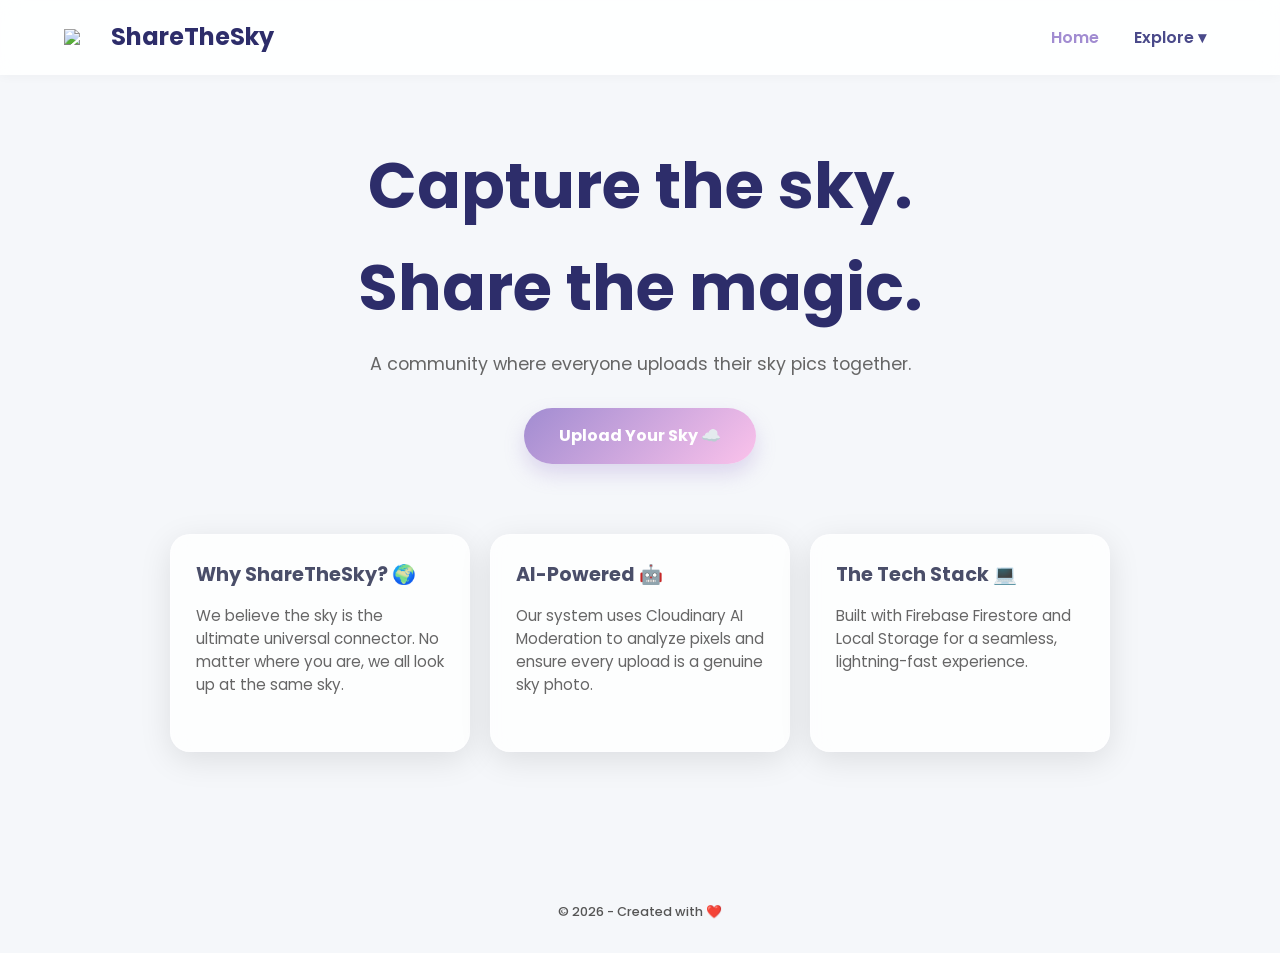
==== index.html @ 895c5a3d "Update index.html" ====
<!DOCTYPE html>
<html lang="en">
<head>
    <meta charset="UTF-8">
    <meta name="viewport" content="width=device-width, initial-scale=1.0">
    <title>ShareTheSky - Home</title>
    <link rel="stylesheet" href="style.css">
</head>
<body>
    <header>
        <div class="logo">
            <a href="index.html">
                <img src="https://img.icons8.com/fluency/48/cloud.png" class="floating-cloud">
                <span>ShareTheSky</span>
            </a>
        </div>
        <div class="menu-toggle" onclick="document.getElementById('nav-menu').classList.toggle('active')">
            <span></span><span></span><span></span>
        </div>
        <nav class="nav-links" id="nav-menu">
            <a href="index.html" class="active">Home</a>
            <div class="dropdown">
                <button class="dropbtn">Explore ▾</button>
                <div class="dropdown-content">
                    <a href="gallery.html">Gallery</a>
                    <a href="upload.html">Upload</a>
                    <a href="about.html">About Me</a> </div>
            </div>
        </nav>
    </header>

    <main class="hero">
        <h1>Capture the sky.<br>Share the magic.</h1>
        <p>A community where everyone uploads their sky pics together.</p>
        <a href="upload.html" class="main-btn">Upload Your Sky ☁️</a>

      <section class="info-section">
    <div class="info-box">
        <h3>Why ShareTheSky? 🌍</h3>
        <p>We believe the sky is the ultimate universal connector. No matter where you are, we all look up at the same sky.</p>
    </div>

    <div class="info-box">
        <h3>AI-Powered 🤖</h3>
        <p>Our system uses Cloudinary AI Moderation to analyze pixels and ensure every upload is a genuine sky photo.</p>
    </div>

    <div class="info-box">
        <h3>The Tech Stack 💻</h3>
        <p>Built with Firebase Firestore and Local Storage for a seamless, lightning-fast experience.</p>
    </div>
</section>
    </main>

    <footer>
        <p>&copy; 2026 - Created with ❤️</p>
    </footer>
</body>
</html>
---- style.css ----
/* =========================================
   1. GLOBAL SETTINGS
   ========================================= */
@import url('https://fonts.googleapis.com/css2?family=Poppins:wght@400;600;700;800&display=swap');

* {
    margin: 0;
    padding: 0;
    box-sizing: border-box;
    font-family: 'Poppins', sans-serif;
}

body {
    /* Fixed gradient background for a modern look */
    background: linear-gradient(135deg, #c2c2f0 0%, #f7c7db 100%);
    background-attachment: fixed;
    min-height: 100vh;
    display: flex;
    flex-direction: column;
    color: #333;
}
/* Container to center the whole group of boxes */
.info-section {
    display: grid;
    grid-template-columns: repeat(auto-fit, minmax(280px, 1fr));
    gap: 25px;
    max-width: 1100px;
    margin: 60px auto; /* Centered horizontally */
    padding: 0 20px;
}

/* The Individual Boxes */
.info-card {
    background: rgba(255, 255, 255, 0.4); /* Translucent effect */
    backdrop-filter: blur(10px);
    -webkit-backdrop-filter: blur(10px);
    padding: 30px;
    border-radius: 20px;
    border: 1px solid rgba(255, 255, 255, 0.5);
    text-align: center; /* Centers the text inside the box */
    transition: all 0.3s ease;
    box-shadow: 0 10px 30px rgba(0, 0, 0, 0.05);
    display: flex;
    flex-direction: column;
    justify-content: center;
}

/* Hover Effect for the boxes */
.info-card:hover {
    transform: translateY(-8px);
    background: rgba(255, 255, 255, 0.7);
    box-shadow: 0 15px 35px rgba(161, 140, 209, 0.2);
}

.info-card h3 {
    color: #4a4a8a;
    margin-top: 0;
    margin-bottom: 15px;
    font-size: 1.25rem;
}

.info-card p {
    color: #555;
    font-size: 0.95rem;
    line-height: 1.6;
    margin: 0;
}

/* =========================================
   2. NAVIGATION & HEADER
   ========================================= */
header {
    display: flex;
    justify-content: space-between;
    align-items: center;
    padding: 25px 8%;
    background: rgba(255, 255, 255, 0.1);
    backdrop-filter: blur(10px);
}

.logo a {
    text-decoration: none;
    font-size: 26px;
    font-weight: 700;
    color: #1c1c8f;
    display: flex;
    align-items: center;
    gap: 12px;
}

.nav-links a {
    text-decoration: none;
    color: #333;
    margin-left: 30px;
    font-weight: 600;
}

/* =========================================
   3. THE CENTERING ENGINE (Hero Section)
   ========================================= */
.center-wrapper {
    flex: 1;
    display: flex;
    justify-content: center; /* Horizontally centered */
    align-items: center;     /* Vertically centered */
    padding: 60px 20px;
}

.hero-content {
    max-width: 900px;
    width: 100%;
    text-align: center; /* Centers all text, subtitle, and button container */
}

.hero-content h1 {
    font-size: clamp(2.5rem, 6vw, 4.2rem);
    color: #1c1c8f;
    margin-bottom: 20px;
    font-weight: 800;
    line-height: 1.1;
}

.hero-subtitle {
    font-size: 1.1rem;
    color: #4a4a8a;
    margin-bottom: 30px;
    line-height: 1.6;
    text-align: center; /* Explicitly centered */
}

/* =========================================
   4. BUTTONS (Small & Centered)
   ========================================= */
.button-container {
    display: flex;
    justify-content: center;
    margin-bottom: 60px;
}

.cta-button {
    background-color: #3e3efc;
    color: white;
    text-decoration: none;
    font-weight: 600;
    border-radius: 12px;
    box-shadow: 0 10px 25px rgba(62, 62, 252, 0.3);
    transition: 0.3s transform ease;
}

.small-btn {
    padding: 12px 30px; /* Reduced size as requested */
    font-size: 0.95rem;
}

.cta-button:hover {
    transform: translateY(-3px);
}

/* =========================================
   5. FEATURE GRID (Neat 2x2 Arrangement)
   ========================================= */
.features {
    display: grid;
    grid-template-columns: repeat(2, 1fr); /* 2x2 Grid */
    gap: 25px;
    text-align: center;
}

.feature-item {
    background: rgba(255, 255, 255, 0.5);
    padding: 30px;
    border-radius: 25px;
    backdrop-filter: blur(10px);
    border: 1px solid rgba(255, 255, 255, 0.4);
    min-height: 200px;
    display: flex;
    flex-direction: column;
    justify-content: center;
    transition: 0.3s ease;
}

.feature-item:hover {
    background: rgba(255, 255, 255, 0.7);
    transform: scale(1.02);
}

.feature-item h3 {
    color: #1c1c8f;
    margin-bottom: 10px;
}

.ai-badge {
    background: #1c1c8f;
    color: white;
    padding: 4px 10px;
    border-radius: 8px;
    font-size: 10px;
    font-weight: 800;
    display: inline-block;
    margin: 0 auto 10px auto; /* Centers the badge inside the box */
    width: fit-content;
}

/* =========================================
   6. FOOTER & RESPONSIVENESS
   ========================================= */
footer {
    text-align: center;
    padding: 30px;
    font-size: 14px;
    color: #666;
    margin-top: auto;
}

@media (max-width: 768px) {
    .features {
        grid-template-columns: 1fr; /* Stacks 1-by-1 on mobile for neatness */
    }
   @import url('https://fonts.googleapis.com/css2?family=Poppins:wght@400;600;700;800&display=swap');

* {
    margin: 0;
    padding: 0;
    box-sizing: border-box;
    font-family: 'Poppins', sans-serif;
}

html {
    /* Prevents the layout from shifting when a scrollbar appears/disappears */
    overflow-y: scroll; 
}

body {
    background: linear-gradient(135deg, #c2c2f0 0%, #f7c7db 100%);
    background-attachment: fixed;
    min-height: 100vh;
    display: flex;
    flex-direction: column;
    color: #333;
}

/* --- Navigation (Must be identical on all pages) --- */
header {
    display: flex;
    justify-content: space-between;
    align-items: center;
    padding: 25px 8%;
    background: rgba(255, 255, 255, 0.1);
    backdrop-filter: blur(10px);
    width: 100%;
}

.logo a {
    text-decoration: none;
    font-size: 26px;
    font-weight: 700;
    color: #1c1c8f;
    display: flex;
    align-items: center;
    gap: 12px;
}

.nav-links a {
    text-decoration: none;
    color: #333;
    margin-left: 30px;
    font-weight: 600;
    white-space: nowrap; /* Prevents text from wrapping and shaking menu */
}

/* --- Centering Engine --- */
.center-wrapper {
    flex: 1;
    display: flex;
    justify-content: center;
    align-items: center;
    padding: 40px 20px;
}

.content-box {
    width: 100%;
    max-width: 1000px;
    text-align: center;
}

/* --- Home Page Specifics --- */
.hero-content h1 {
    font-size: clamp(2.5rem, 6vw, 4.2rem);
    color: #1c1c8f;
    margin-bottom: 20px;
    font-weight: 800;
}

.hero-subtitle {
    font-size: 1.1rem;
    color: #4a4a8a;
    margin-bottom: 30px;
}

.button-container {
    display: flex;
    justify-content: center;
    margin-bottom: 50px;
}

.cta-button {
    background-color: #3e3efc;
    color: white;
    text-decoration: none;
    font-weight: 600;
    border-radius: 12px;
    padding: 12px 30px;
    font-size: 0.95rem;
    transition: 0.3s;
}

.features {
    display: grid;
    grid-template-columns: repeat(2, 1fr);
    gap: 20px;
}

.feature-item {
    background: rgba(255, 255, 255, 0.5);
    padding: 25px;
    border-radius: 20px;
    backdrop-filter: blur(10px);
    border: 1px solid rgba(255, 255, 255, 0.4);
    min-height: 180px;
    display: flex;
    flex-direction: column;
    justify-content: center;
}

/* --- Upload Card Specifics --- */
.upload-card {
    background: rgba(255, 255, 255, 0.85);
    padding: 40px;
    border-radius: 30px;
    max-width: 500px;
    width: 100%;
    margin: 0 auto;
}

/* --- Footer --- */
footer {
    text-align: center;
    padding: 20px;
    font-size: 13px;
    color: #666;
    margin-top: auto;
}

@media (max-width: 768px) {
    .features { grid-template-columns: 1fr; }
}
    
    .hero-content h1 {
        font-size: 2.8rem;
    }
}
/* =========================================
   RESTORING THE UPLOAD CARD GLASS EFFECT
   ========================================= */
.upload-card {
    background: rgba(255, 255, 255, 0.4); /* Glass transperancy */
    padding: 50px;
    border-radius: 30px;
    box-shadow: 0 10px 40px rgba(0, 0, 0, 0.08); /* Soft shadow */
    backdrop-filter: blur(15px); /* Crucial glass effect */
    max-width: 500px;
    width: 100%;
    margin: 60px auto; /* Moves the card down, preventing the centering jump */
    border: 1px solid rgba(255, 255, 255, 0.3); /* Thin glass border */
    display: flex; /* Centers the elements INSIDE the card for a neat look */
    flex-direction: column;
    align-items: center; 
}

/* =========================================
   CLEANING UP THE 'SHARE THE SKY' BUTTON
   ========================================= */
#uploadBtn {
    background-color: #3e3efc;
    color: white;
    padding: 12px 30px; /* Specific sizing for a neat look */
    font-size: 0.95rem;
    font-weight: 600;
    border: none;
    border-radius: 12px;
    cursor: pointer;
    box-shadow: 0 10px 25px rgba(62, 62, 252, 0.3);
    transition: 0.3s transform ease, 0.3s background-color ease;
    width: fit-content; /* Prevents the button from stretching too wide */
    align-self: center; /* Ensures the button is centered inside the flex-container (upload-card) */
    margin-top: 10px; /* Adds spacing above the button */
}

#uploadBtn:hover {
    transform: translateY(-2px);
    background-color: #2c2cff;
}

#uploadBtn:disabled {
    background-color: #888;
    cursor: not-allowed;
    box-shadow: none;
    transform: none;
}
/* --- Exact Glass Frame --- */
.upload-card {
    background: rgba(255, 255, 255, 0.8); /* Higher white opacity for that clean look */
    padding: 40px;
    border-radius: 25px;
    width: 100%;
    max-width: 550px;
    margin: 40px auto;
    box-shadow: 0 15px 35px rgba(0, 0, 0, 0.05);
    text-align: center;
}

.upload-card h2 {
    color: #333;
    font-size: 1.8rem;
    margin-bottom: 25px;
}

/* --- The Dashed Drop Zone --- */
.upload-box {
    border: 2px dashed #b194f1; /* Specific purple dashed border */
    background: rgba(255, 255, 255, 0.5);
    border-radius: 15px;
    padding: 60px 20px;
    cursor: pointer;
    margin-bottom: 25px;
    transition: 0.3s;
}

.upload-box:hover {
    background: rgba(255, 255, 255, 0.8);
    border-color: #3e3efc;
}

/* --- Exact Input & Button Styling --- */
#captionInput {
    width: 100%;
    padding: 15px;
    border: 1px solid #eee;
    border-radius: 10px;
    font-size: 1rem;
    margin-bottom: 25px;
    background: white;
}

#uploadBtn {
    width: 100%; /* Makes the button full width like the image */
    background-color: #7b7bf5; /* The specific soft purple-blue color */
    color: white;
    padding: 18px;
    font-size: 1.1rem;
    font-weight: 700;
    border: none;
    border-radius: 12px;
    cursor: pointer;
    box-shadow: 0 8px 20px rgba(123, 123, 245, 0.3);
    transition: 0.3s;
}

#uploadBtn:hover {
    background-color: #6262e0;
    transform: translateY(-2px);
}
/* --- Exact Frame Alignment --- */
.upload-card {
    background: rgba(255, 255, 255, 0.85);
    padding: 50px 40px; /* More vertical padding for that spacious look */
    border-radius: 25px;
    width: 100%;
    max-width: 550px;
    margin: 50px auto;
    box-shadow: 0 10px 30px rgba(0, 0, 0, 0.05);
    text-align: center;
    display: flex;
    flex-direction: column;
    gap: 20px; /* Keeps everything perfectly spaced apart */
}

.upload-card h2 {
    font-size: 1.6rem;
    color: #333;
    margin-bottom: 10px;
}

/* --- The Dashed Upload Box --- */
.upload-box {
    border: 2px dashed #d1c4f9; /* Soft purple dashed border */
    background: rgba(255, 255, 255, 0.4);
    border-radius: 18px;
    padding: 50px 20px;
    cursor: pointer;
    transition: all 0.3s ease;
}

.upload-box:hover {
    border-color: #7b7bf5;
    background: rgba(255, 255, 255, 0.9);
}

.upload-icon img {
    width: 50px;
    opacity: 0.8;
}

/* --- Clean Input Field --- */
#captionInput {
    width: 100%;
    padding: 14px 18px;
    border: 1px solid #f0f0f0;
    border-radius: 10px;
    font-size: 0.95rem;
    background: #fff;
    color: #555;
    outline: none;
}

/* --- The Wide Purple Button --- */
#uploadBtn {
    width: 100%; /* Must be full width */
    background-color: #8383f7; /* The exact shade of purple-blue */
    color: white;
    padding: 16px;
    font-size: 1.1rem;
    font-weight: 700;
    border: none;
    border-radius: 14px;
    cursor: pointer;
    box-shadow: 0 6px 15px rgba(131, 131, 247, 0.3);
    transition: 0.3s ease;
}

#uploadBtn:hover {
    background-color: #6c6cf0;
    transform: translateY(-2px);
}
/* --- The Dotted/Dashed Box --- */
.upload-box {
    border: 2px dashed #b194f1; /* The purple dashed border you wanted */
    background: rgba(255, 255, 255, 0.4);
    border-radius: 20px;
    padding: 40px 20px;
    cursor: pointer;
    margin-bottom: 20px;
    display: flex;
    flex-direction: column;
    align-items: center;
    transition: 0.3s;
}

.upload-box:hover {
    border-color: #7b7bf5;
    background: rgba(255, 255, 255, 0.7);
}

/* --- The Longer Caption Box --- */
#captionInput {
    width: 100%; /* Makes the box longer to fill the card */
    padding: 15px;
    border: 1px solid #eee;
    border-radius: 12px;
    font-size: 1rem;
    margin-bottom: 20px;
    outline: none;
    background: white;
}

/* --- Ensuring the Button matches the width --- */
#uploadBtn {
    width: 100%; /* Matches the caption box width */
    background-color: #7b7bf5;
    color: white;
    padding: 16px;
    font-size: 1.1rem;
    font-weight: 700;
    border: none;
    border-radius: 14px;
    cursor: pointer;
}
/* --- Pinterest Masonry Grid --- */
.pinterest-grid {
    column-count: 3; /* 3 columns for desktop */
    column-gap: 20px;
    padding: 20px 5%;
    width: 100%;
}

.photo-card {
    background: white;
    border-radius: 20px;
    margin-bottom: 20px; /* Space between photos vertically */
    break-inside: avoid; /* Essential: prevents card from splitting */
    box-shadow: 0 10px 25px rgba(0,0,0,0.05);
    transition: 0.3s;
    overflow: hidden;
}

.photo-card:hover {
    transform: translateY(-5px);
}

.photo-wrapper {
    position: relative;
    cursor: zoom-in;
}

.photo-wrapper img {
    width: 100%;
    display: block;
    border-radius: 20px 20px 0 0;
}

.photo-info {
    padding: 15px;
}

.photo-info h3 {
    font-size: 0.95rem;
    color: #333;
    margin-bottom: 8px;
}

.photo-meta {
    display: flex;
    justify-content: space-between;
    align-items: center;
    font-size: 0.8rem;
    color: #999;
}

/* Like Button on Overlay */
.like-btn {
    background: rgba(255, 255, 255, 0.9);
    border: none;
    padding: 8px 12px;
    border-radius: 20px;
    font-weight: 600;
    cursor: pointer;
    transition: 0.2s;
}

.like-btn.liked { color: #ff4757; }

/* Responsive Grid */
@media (max-width: 900px) { .pinterest-grid { column-count: 2; } }
@media (max-width: 600px) { .pinterest-grid { column-count: 1; } }

/* Zoom Overlay Style */
.zoom-overlay {
    position: fixed;
    top: 0; left: 0; width: 100%; height: 100%;
    background: rgba(0,0,0,0.9);
    display: flex; justify-content: center; align-items: center;
    z-index: 1000;
}

.zoomed-img { max-width: 90%; max-height: 90%; border-radius: 10px; }
/* --- Pinterest Masonry Grid --- */
.pinterest-grid {
    column-count: 3; /* 3 columns for desktop */
    column-gap: 20px;
    padding: 20px 5%;
    width: 100%;
}

.pin-card {
    background: white;
    border-radius: 20px;
    margin-bottom: 20px;
    break-inside: avoid; /* Stops the card from being cut in half */
    box-shadow: 0 10px 30px rgba(0,0,0,0.08);
    overflow: hidden;
    transition: transform 0.3s ease;
    position: relative;
}

.pin-card:hover {
    transform: translateY(-8px);
}
.pin-image-wrapper {
    position: relative;
    overflow: hidden;
}

.pin-img {
    width: 100%;
    display: block;
    cursor: zoom-in;
}

/* Floating actions (Download/Zoom) */
.pin-top-actions {
    position: absolute;
    top: 15px;
    right: 15px;
    display: flex;
    gap: 8px;
    opacity: 0; /* Hidden by default */
    transition: 0.3s opacity ease;
}

.pin-card:hover .pin-top-actions {
    opacity: 1; /* Shows up on hover */
}

.action-btn {
    background: rgba(255, 255, 255, 0.9);
    border: none;
    padding: 8px;
    border-radius: 50%;
    cursor: pointer;
    font-size: 1.2rem;
    box-shadow: 0 4px 10px rgba(0,0,0,0.1);
    text-decoration: none;
    display: flex;
    align-items: center;
    justify-content: center;
}

/* Floating Like Button on Image */
.pin-like-overlay {
    position: absolute;
    bottom: 15px;
    right: 15px;
    background: rgba(255, 255, 255, 0.9);
    border: none;
    padding: 6px 12px;
    border-radius: 20px;
    font-weight: 700;
    cursor: pointer;
    box-shadow: 0 4px 10px rgba(0,0,0,0.1);
}

.pin-like-overlay.liked {
    color: #ff4757;
}
.pin-content {
    padding: 15px;
}

.pin-content h3 {
    font-size: 0.95rem;
    color: #333;
    margin-bottom: 10px;
}

.pin-footer {
    display: flex;
    justify-content: space-between;
    align-items: center;
    font-size: 0.8rem;
    color: #999;
}

.pin-delete {
    background: transparent;
    border: none;
    color: #ff4757;
    cursor: pointer;
    font-weight: 600;
}

/* Responsive Grid Adjustments */
@media (max-width: 950px) {
    .pinterest-grid { column-count: 2; }
    .pin-top-actions { opacity: 1; } /* Buttons always visible on touch screens */
}

@media (max-width: 600px) {
    .pinterest-grid { column-count: 1; }
    .pin-card { margin-bottom: 15px; }
}

/* --- Full Screen Zoom Overlay --- */
.zoom-overlay {
    position: fixed;
    top: 0; left: 0;
    width: 100%; height: 100%;
    background: rgba(0,0,0,0.95);
    z-index: 9999;
    display: flex;
    justify-content: center;
    align-items: center;
    cursor: zoom-out;
}

.zoomed-img {
    max-width: 90%;
    max-height: 90%;
    border-radius: 10px;
    box-shadow: 0 0 30px rgba(255,255,255,0.1);
}
.gallery-header {
    text-align: center; /* Centers all text */
    padding: 40px 20px;
    max-width: 800px;
    margin: 0 auto; /* Centers the container itself */
}

.gallery-header h2 {
    font-size: 2.5rem;
    margin-bottom: 10px;
}

.gallery-header p {
    font-size: 1.1rem;
    color: #666;
}
.zoom-controls {
    position: fixed;
    top: 20px;
    left: 50%;
    transform: translateX(-50%);
    z-index: 10000;
    background: rgba(255, 255, 255, 0.9);
    padding: 10px 20px;
    border-radius: 30px;
    display: flex;
    gap: 15px;
    align-items: center;
    box-shadow: 0 5px 15px rgba(0,0,0,0.3);
}

.zoom-controls button {
    background: #6c5ce7;
    color: white;
    border: none;
    padding: 8px 15px;
    border-radius: 15px;
    cursor: pointer;
    font-weight: 600;
    transition: 0.2s;
}

.zoom-controls button:hover {
    background: #a29bfe;
}

#zoomLevel {
    font-weight: bold;
    color: #333;
    min-width: 50px;
    text-align: center;
}

.zoomed-img {
    transition: transform 0.2s ease-out; /* Makes the zoom look smooth */
    max-width: 90%;
    max-height: 80vh;
}
/* --- Centering the Header Text --- */
.gallery-header {
    text-align: center; 
    padding: 60px 20px 20px; /* Added more top padding for a clean look */
    width: 100%;
}

.gallery-header h2, 
.gallery-header p {
    margin-left: auto;
    margin-right: auto;
    display: block;
}

/* --- Positioning Zoom Controls at Bottom Middle --- */
.zoom-controls {
    position: fixed;
    bottom: 30px; /* Moved from top to bottom */
    left: 50%;
    transform: translateX(-50%);
    z-index: 10000;
    background: rgba(255, 255, 255, 0.95);
    padding: 12px 25px;
    border-radius: 40px;
    display: flex;
    gap: 20px;
    align-items: center;
    box-shadow: 0 8px 32px rgba(0,0,0,0.3);
    backdrop-filter: blur(5px);
}
.zoom-controls {
    position: fixed;
    bottom: 30px;
    left: 50%;
    transform: translateX(-50%);
    z-index: 10001; /* Higher than the image overlay */
    background: rgba(255, 255, 255, 0.95);
    padding: 12px 25px;
    border-radius: 40px;
    display: flex;
    gap: 20px;
    align-items: center;
    box-shadow: 0 8px 32px rgba(0,0,0,0.5); /* Stronger shadow to stand out */
    pointer-events: all; /* Ensures buttons remain clickable */
}
.zoom-overlay {
    position: fixed;
    top: 0; 
    left: 0;
    width: 100%; 
    height: 100%;
    background: rgba(0,0,0,0.9);
    z-index: 10000;
    display: flex;
    justify-content: center;
    align-items: center;
    overflow: auto; /* Allows scrolling when the image is huge */
}

.zoom-content {
    padding: 100px; /* Gives space so you can scroll to the edges of the photo */
    display: flex;
    justify-content: center;
    align-items: center;
}
.zoom-controls {
    position: fixed;
    bottom: 30px; 
    left: 50%;
    transform: translateX(-50%);
    z-index: 10001; 
    
    /* FIX: Added fixed height and specific background padding */
    height: 60px; 
    background: rgba(255, 255, 255, 0.95);
    padding: 0 25px; 
    
    border-radius: 40px;
    display: flex;
    flex-direction: row; /* Force buttons to stay side-by-side */
    gap: 20px;
    align-items: center; /* Center buttons vertically within the 60px bar */
    justify-content: center;
    box-shadow: 0 8px 32px rgba(0,0,0,0.5);
    
    /* Ensure it doesn't stretch to the top of the screen */
    width: auto; 
    min-width: 250px; 
}
/* The main background */
.zoom-overlay {
    position: fixed;
    top: 0; left: 0;
    width: 100%; height: 100%;
    background: rgba(0,0,0,0.95);
    z-index: 10000;
    display: flex;
    flex-direction: column; /* Stacks image on top, buttons on bottom */
    justify-content: center;
    align-items: center;
    gap: 20px; /* Space between image and the controls */
}

/* The small control bar */
.zoom-controls {
    background: white;
    padding: 10px 25px;
    border-radius: 50px;
    display: flex;
    align-items: center;
    gap: 15px;
    box-shadow: 0 5px 20px rgba(0,0,0,0.5);
    height: 50px; /* Fixed height to stop the stretching bar */
}

.zoomed-img {
    max-width: 90%;
    max-height: 70vh; /* Keeps image from pushing buttons off-screen */
    border-radius: 15px;
    transition: transform 0.2s ease;
}
/* Full screen background */
.zoom-overlay {
    position: fixed;
    top: 0; left: 0;
    width: 100vw; height: 100vh;
    background: rgba(0, 0, 0, 0.95);
    z-index: 10000;
    display: flex;
    flex-direction: column; /* Stacks image and controls vertically */
    justify-content: center;
    align-items: center;
    gap: 20px;
}

/* Fixes the white bar into a small pill shape */
.zoom-controls {
    background: white;
    height: 60px; /* STRICT HEIGHT: Prevents the vertical bar stretching */
    padding: 0 25px;
    border-radius: 50px;
    display: flex;
    flex-direction: row; /* Keeps buttons side-by-side */
    align-items: center;
    justify-content: center;
    gap: 20px;
    box-shadow: 0 10px 30px rgba(0,0,0,0.5);
    width: auto; /* Prevents it from stretching horizontally */
}

/* Ensure the image doesn't get too big and cover everything */
.zoomed-img {
    max-width: 90%;
    max-height: 75vh;
    border-radius: 12px;
    transition: transform 0.2s ease;
}
/* Styling the zoom buttons to be perfect circles */
.zoom-btn {
    width: 35px;
    height: 35px;
    border-radius: 50%;
    border: none;
    background-color: #f0f0f0; /* Light gray background */
    cursor: pointer;
    
    /* CRITICAL: Centering the symbol inside the circle */
    display: flex;
    align-items: center;
    justify-content: center;
    
    font-size: 1.2rem;
    font-weight: bold;
    color: #6c5ce7; /* Matching your theme color */
    transition: background 0.2s;
}

.zoom-btn:hover {
    background-color: #e2e2e2;
}

/* Adjust the zoom level text alignment */
#zoomLevel {
    font-weight: bold;
    font-family: sans-serif;
    min-width: 50px;
    text-align: center;
}
/* --- Centering the Header correctly --- */
.gallery-header {
    width: 100%;
    text-align: center;
    padding: 50px 20px;
    display: flex;
    flex-direction: column;
    align-items: center; /* Centers title and subtitle horizontally */
}

/* --- Ensuring the Gallery Grid is visible --- */
.pinterest-grid {
    column-count: 3;
    column-gap: 20px;
    padding: 20px 5%;
    width: 100%;
    display: block; /* Ensures it doesn't stay hidden */
}
/* The Zoom Button Circle */
.zoom-btn {
    width: 38px;
    height: 38px;
    border-radius: 50%;
    border: none;
    background: #f0f0f0;
    display: flex;
    align-items: center;
    justify-content: center; /* Centers + and - perfectly */
    cursor: pointer;
    font-size: 1.2rem;
    color: #6c5ce7;
}

/* The Bottom Control Pill */
.zoom-controls {
    position: fixed;
    bottom: 30px;
    left: 50%;
    transform: translateX(-50%);
    z-index: 10001;
    background: white;
    height: 60px; /* Prevents the stretching white bar */
    padding: 0 20px;
    border-radius: 50px;
    display: flex;
    align-items: center;
    gap: 15px;
    box-shadow: 0 10px 30px rgba(0,0,0,0.4);
}
/* Dark Background for Zoom */
.zoom-overlay {
    position: fixed;
    top: 0; left: 0;
    width: 100vw; height: 100vh;
    background: rgba(0, 0, 0, 0.95);
    z-index: 10000;
    display: flex;
    flex-direction: column; /* Image on top, buttons below */
    justify-content: center;
    align-items: center;
    gap: 20px;
}

/* The Small White Pill */
.zoom-controls {
    background: white;
    height: 60px; /* Forces it to stay small, not a bar */
    padding: 0 25px;
    border-radius: 50px;
    display: flex;
    flex-direction: row;
    align-items: center;
    justify-content: center;
    gap: 15px;
    box-shadow: 0 10px 30px rgba(0,0,0,0.5);
}

/* The Perfect Circle Buttons */
.zoom-btn {
    width: 38px;
    height: 38px;
    border-radius: 50%;
    border: none;
    background: #f0f0f0;
    cursor: pointer;
    
    /* Centers the + and - symbols inside the circle */
    display: flex;
    align-items: center;
    justify-content: center;
    
    font-size: 1.2rem;
    font-weight: bold;
    color: #6c5ce7;
    transition: 0.2s ease;
}

.zoom-btn:hover {
    background: #e2e2e2;
}
.zoomed-img {
    max-width: 90%;
    max-height: 70vh; /* Keeps space at bottom for buttons */
    border-radius: 15px;
    transition: transform 0.2s ease;
    box-shadow: 0 0 30px rgba(255,255,255,0.1);
}

#zoomLevel {
    font-weight: 700;
    color: #333;
    min-width: 50px;
    text-align: center;
}
/* --- About Page Specific Styles --- */

.about-container {
    display: flex;
    justify-content: center;
    align-items: center;
    padding: 80px 20px;
    min-height: 85vh;
}

/* The Glassmorphism Card */
.about-card {
    background: rgba(255, 255, 255, 0.75); 
    backdrop-filter: blur(15px); 
    -webkit-backdrop-filter: blur(15px);
    padding: 50px 40px;
    border-radius: 30px;
    border: 1px solid rgba(255, 255, 255, 0.4);
    box-shadow: 0 25px 50px rgba(0,0,0,0.08);
    max-width: 580px;
    width: 100%;
    text-align: center;
    animation: fadeIn 0.8s cubic-bezier(0.4, 0, 0.2, 1);
}

@keyframes fadeIn {
    from { opacity: 0; transform: translateY(30px); }
    to { opacity: 1; transform: translateY(0); }
}

/* Profile Picture Circle */
.profile-pic {
    font-size: 55px;
    background: #ffffff;
    width: 110px;
    height: 110px;
    border-radius: 50%;
    margin: 0 auto 25px;
    box-shadow: 0 10px 20px rgba(161, 140, 209, 0.15);
    border: 4px solid #fff;
    display: flex;
    align-items: center;
    justify-content: center;
}

.subtitle {
    color: #a18cd1;
    font-weight: 700;
    text-transform: uppercase;
    letter-spacing: 1.5px;
    font-size: 0.85rem;
    margin-bottom: 30px;
    display: block;
}

.about-content {
    text-align: left;
    line-height: 1.8;
    color: #444;
}

/* Contact Box Interaction */
.contact-info {
    background: rgba(255, 255, 255, 0.5);
    padding: 20px;
    border-radius: 20px;
    margin: 25px 0;
    border-left: 6px solid #a18cd1;
    box-shadow: 0 4px 15px rgba(0,0,0,0.02);
    transition: all 0.3s ease;
}

.contact-info:hover {
    transform: translateX(10px);
    background: white;
    box-shadow: 0 10px 25px rgba(161, 140, 209, 0.12);
}

/* Skills Tags */
.skills-tag {
    display: flex;
    gap: 10px;
    flex-wrap: wrap;
    margin-top: 25px;
}

.skills-tag span {
    background: white;
    border: 1px solid #e0e0e0;
    padding: 8px 18px;
    border-radius: 50px;
    font-size: 13px;
    font-weight: 600;
    color: #666;
    transition: all 0.3s ease;
}

.skills-tag span:hover {
    background: #a18cd1;
    color: white;
    border-color: #a18cd1;
    transform: translateY(-4px);
    box-shadow: 0 5px 15px rgba(161, 140, 209, 0.3);
}

/* The "Explore" Button */
.main-upload-btn {
    background: linear-gradient(135deg, #a18cd1 0%, #fbc2eb 100%);
    color: white !important;
    padding: 16px 45px;
    border-radius: 50px;
    text-decoration: none;
    font-weight: 700;
    display: inline-block;
    margin-top: 35px;
    transition: all 0.3s ease;
    box-shadow: 0 10px 20px rgba(161, 140, 209, 0.3);
}

.main-upload-btn:hover {
    transform: translateY(-3px);
    box-shadow: 0 15px 30px rgba(161, 140, 209, 0.5);
}
/* --- 1. Global Reset & Typography --- */
* {
    margin: 0;
    padding: 0;
    box-sizing: border-box;
}

body {
    font-family: 'Inter', sans-serif;
    background: linear-gradient(135deg, #f5f7fa 0%, #c3cfe2 100%);
    color: #333;
    min-height: 100vh;
}

/* --- 2. Navigation & Header --- */
header {
    display: flex;
    justify-content: space-between;
    align-items: center;
    padding: 20px 5%;
    background: rgba(255, 255, 255, 0.9);
    backdrop-filter: blur(10px);
    position: sticky;
    top: 0;
    z-index: 1000;
}

.logo a {
    text-decoration: none;
    color: #4a4a8a;
    font-weight: 700;
    font-size: 1.5rem;
}

.nav-links {
    display: flex;
    align-items: center;
    gap: 20px;
}

.nav-links a {
    text-decoration: none;
    color: #4a4a8a;
    font-weight: 600;
    transition: color 0.3s;
}

.nav-links a:hover {
    color: #a18cd1;
}

/* --- 3. Dropdown Logic --- */
.dropdown {
    position: relative;
    display: inline-block;
}

.dropbtn {
    background: none;
    border: none;
    color: #4a4a8a;
    font-size: 16px;
    font-weight: 600;
    cursor: pointer;
    padding: 10px 15px;
    font-family: inherit;
}

.dropdown-content {
    display: none;
    position: absolute;
    background-color: white;
    min-width: 180px;
    box-shadow: 0px 8px 16px rgba(0,0,0,0.1);
    border-radius: 12px;
    z-index: 100;
    top: 100%;
    overflow: hidden;
}

.dropdown-content a {
    color: #333;
    padding: 12px 16px;
    text-decoration: none;
    display: block;
    font-size: 14px;
    transition: background 0.2s;
}

.dropdown-content a:hover {
    background-color: #f8f6ff;
    color: #a18cd1;
}

/* Show dropdown on hover (Desktop only) */
.dropdown:hover .dropdown-content {
    display: block;
}

/* --- 4. Hero Section --- */
.hero-section {
    height: 80vh;
    display: flex;
    justify-content: center;
    align-items: center;
    text-align: center;
    padding: 0 20px;
}

.hero-content h1 {
    font-size: 3.5rem;
    color: #1c1c8f;
    margin-bottom: 15px;
}

.hero-content p {
    font-size: 1.2rem;
    color: #4a4a8a;
    margin-bottom: 30px;
}

.main-upload-btn {
    background: linear-gradient(135deg, #a18cd1 0%, #fbc2eb 100%);
    color: white;
    padding: 15px 40px;
    border-radius: 50px;
    text-decoration: none;
    font-weight: 700;
    box-shadow: 0 10px 20px rgba(161, 140, 209, 0.3);
    transition: transform 0.3s, box-shadow 0.3s;
    display: inline-block;
}

.main-upload-btn:hover {
    transform: translateY(-3px);
    box-shadow: 0 15px 30px rgba(161, 140, 209, 0.5);
}

/* --- 5. Mobile Menu (The Hamburger) --- */
.menu-toggle {
    display: none; /* Hidden on desktop */
    flex-direction: column;
    gap: 5px;
    cursor: pointer;
}

.menu-toggle span {
    width: 25px;
    height: 3px;
    background-color: #a18cd1;
    border-radius: 3px;
}

/* --- 6. Responsive Design (Mobile) --- */
@media (max-width: 768px) {
    .menu-toggle {
        display: flex;
    }

    .nav-links {
        display: none; /* Controlled by JS '.active' class */
        flex-direction: column;
        position: absolute;
        top: 70px;
        right: 20px;
        background: white;
        width: 220px;
        padding: 20px;
        border-radius: 15px;
        box-shadow: 0 10px 30px rgba(0,0,0,0.1);
        z-index: 1000;
        gap: 10px;
    }

    /* JavaScript toggles this class */
    .nav-links.active {
        display: flex;
    }

    .dropdown-content {
        position: static; /* Makes it "push" links down instead of floating */
        box-shadow: none;
        background: #f9f9f9;
        margin-top: 10px;
        width: 100%;
    }

    .hero-content h1 {
        font-size: 2.5rem;
    }
}

/* --- 7. Footer --- */
footer {
    text-align: center;
    padding: 40px 0;
    color: #666;
    font-size: 0.9rem;
}
/* Highlights the link of the current page */
.nav-links a:hover, .dropbtn:hover {
    color: #a18cd1;
    transform: translateY(-2px);
    transition: 0.3s;
}
/* Styling the new info section */
.info-grid {
    display: grid;
    grid-template-columns: repeat(auto-fit, minmax(280px, 1fr));
    gap: 30px;
    max-width: 1000px;
    margin: 60px auto;
    padding: 0 20px;
}

.info-card {
    background: rgba(255, 255, 255, 0.6);
    backdrop-filter: blur(10px);
    padding: 30px;
    border-radius: 20px;
    border: 1px solid rgba(255, 255, 255, 0.3);
    text-align: left;
    transition: transform 0.3s ease;
}

.info-card:hover {
    transform: translateY(-5px);
    background: rgba(255, 255, 255, 0.8);
}

.info-card h3 {
    color: #4a4a8a;
    margin-bottom: 15px;
    font-size: 1.2rem;
}

.info-card p {
    color: #555;
    font-size: 0.95rem;
    line-height: 1.6;
}

/* Ensure the hero button looks prominent */
.main-upload-btn {
    background: linear-gradient(135deg, #a18cd1 0%, #fbc2eb 100%);
    color: white !important;
    padding: 15px 35px;
    border-radius: 50px;
    text-decoration: none;
    font-weight: 700;
    display: inline-block;
    margin-top: 20px;
    box-shadow: 0 10px 20px rgba(161, 140, 209, 0.3);
    transition: 0.3s;
}

.main-upload-btn:hover {
    transform: scale(1.05);
    box-shadow: 0 15px 30px rgba(161, 140, 209, 0.5);
}
/* Center the hero text specifically */
.hero-content {
    text-align: center;
    margin-bottom: 40px; /* Space between the button and the boxes */
}

.hero-content h1 {
    font-size: 2.8rem; /* Making it bold and clear */
    color: #2d2d6a;
    margin-bottom: 10px;
}

.hero-content p {
    font-size: 1.2rem;
    color: #555;
    max-width: 600px;
    margin: 0 auto 25px auto; /* Centers the paragraph itself */
}

/* Ensure the info section grid is centered on the page */
.info-section {
    display: grid;
    grid-template-columns: repeat(auto-fit, minmax(280px, 1fr));
    gap: 20px;
    max-width: 1000px;
    margin: 0 auto; /* This centers the grid container horizontally */
    padding: 20px;
    justify-content: center; /* Centers the cards if there's extra space */
}

/* Make sure the text inside the cards is also centered */
.info-card {
    text-align: center;
    display: flex;
    flex-direction: column;
    align-items: center; /* Centers items horizontally in flex */
    justify-content: center; /* Centers items vertically in flex */
}
/* --- 1. Hero Section Layout --- */
.hero {
    display: flex;
    flex-direction: column;
    align-items: center;    /* Standard horizontal center */
    justify-content: center;
    text-align: center;     /* Centers the actual text lines */
    width: 100%;
    padding: 100px 20px;
    box-sizing: border-box;
    min-height: 60vh;       /* Gives it some vertical breathing room */
}

.hero-content {
    width: 100%;
    max-width: 800px;       /* Limits text width so it doesn't stretch too thin */
    margin: 0 auto 50px auto;
}

.hero-content h1 {
    font-size: clamp(2.5rem, 6vw, 4rem); /* Responsive: gets bigger on large screens */
    color: #2d2d6a;
    margin-bottom: 15px;
    line-height: 1.1;
    font-weight: 700;
}

.hero-content p {
    font-size: 1.2rem;
    color: #555;
    margin-bottom: 35px;
    line-height: 1.6;
}

/* --- 2. Info Boxes Grid --- */
.info-section {
    display: grid;
    /* This creates 3 columns on desktop, 1 on mobile automatically */
    grid-template-columns: repeat(auto-fit, minmax(300px, 1fr));
    gap: 25px;
    width: 100%;
    max-width: 1100px;
    margin: 0 auto;         /* Centers the entire grid container */
    justify-content: center;
}

.info-card {
    background: rgba(255, 255, 255, 0.45);
    backdrop-filter: blur(10px);
    -webkit-backdrop-filter: blur(10px);
    padding: 35px;
    border-radius: 25px;
    border: 1px solid rgba(255, 255, 255, 0.5);
    transition: all 0.3s ease;
    text-align: center;
    display: flex;
    flex-direction: column;
    align-items: center;
}

.info-card:hover {
    transform: translateY(-10px);
    background: rgba(255, 255, 255, 0.7);
    box-shadow: 0 15px 35px rgba(161, 140, 209, 0.15);
}

.info-card h3 {
    color: #4a4a8a;
    margin-bottom: 12px;
    font-size: 1.3rem;
}

.info-card p {
    color: #666;
    line-height: 1.6;
    font-size: 0.95rem;
    margin: 0;
}

/* --- 3. Main Call-to-Action Button --- */
.main-upload-btn {
    background: linear-gradient(135deg, #a18cd1 0%, #fbc2eb 100%);
    color: white !important;
    padding: 16px 40px;
    border-radius: 50px;
    text-decoration: none;
    font-weight: 700;
    display: inline-block;
    box-shadow: 0 10px 20px rgba(161, 140, 209, 0.3);
    transition: transform 0.3s ease, filter 0.3s ease;
}

.main-upload-btn:hover {
    transform: scale(1.05);
    filter: brightness(1.05);
}
/* This makes the logo and text sit perfectly side-by-side on ALL pages */
.logo a {
    display: flex;
    align-items: center;
    gap: 10px;
    text-decoration: none;
}

.header-logo {
    width: 32px;
    height: auto;
}
/* --- ENHANCED RESPONSIVE GRID --- */
.pinterest-grid {
    display: grid;
    /* This line is magic: it automatically decides how many columns fit */
    grid-template-columns: repeat(auto-fill, minmax(300px, 1fr));
    gap: 25px;
    padding: 20px 5%;
    max-width: 1400px;
    margin: 0 auto;
}

/* Card Styling */
.pin-card {
    background: white;
    border-radius: 20px;
    overflow: hidden;
    box-shadow: 0 10px 20px rgba(0,0,0,0.05);
    transition: transform 0.3s ease;
    display: flex;
    flex-direction: column;
}

.pin-card:hover {
    transform: translateY(-5px);
}

/* Image Wrapper Fix */
.pin-image-wrapper {
    position: relative;
    width: 100%;
    aspect-ratio: 4 / 5; /* Keeps all images looking uniform */
    overflow: hidden;
}

.pin-img {
    width: 100%;
    height: 100%;
    object-fit: cover; /* Prevents squishing */
    cursor: zoom-in;
}

/* Cleaner Action Buttons */
.pin-top-actions {
    position: absolute;
    top: 10px;
    right: 10px;
    display: flex;
    gap: 8px;
    opacity: 0; /* Hidden on desktop until hover */
    transition: 0.3s;
}

.pin-card:hover .pin-top-actions {
    opacity: 1;
}

.action-btn {
    background: white;
    border: none;
    padding: 8px;
    border-radius: 50%;
    cursor: pointer;
    box-shadow: 0 4px 10px rgba(0,0,0,0.1);
    font-size: 16px;
    display: flex;
    align-items: center;
    justify-content: center;
}

/* Like Button - Moved to bottom right so it doesn't overlap */
.pin-like-overlay {
    position: absolute;
    bottom: 10px;
    right: 10px;
    background: rgba(255, 255, 255, 0.9);
    border: none;
    padding: 6px 12px;
    border-radius: 20px;
    font-weight: 700;
    cursor: pointer;
    backdrop-filter: blur(5px);
    transition: 0.3s;
}

.pin-like-overlay.liked {
    background: #ff4757;
    color: white;
}

/* Content area below image */
.pin-content {
    padding: 15px;
}

.pin-content h3 {
    margin: 0 0 8px 0;
    font-size: 1.1rem;
    color: #2d2d6a;
}

.pin-footer {
    display: flex;
    justify-content: space-between;
    align-items: center;
    font-size: 0.85rem;
    color: #888;
}

/* --- MOBILE SPECIFIC FIXES --- */
@media (max-width: 600px) {
    .gallery-header h2 { font-size: 1.8rem; }
    
    .pinterest-grid {
        grid-template-columns: 1fr; /* Full width on small phones */
        gap: 20px;
        padding: 10px 20px;
    }

    .pin-top-actions {
        opacity: 1; /* Always show buttons on mobile since there is no hover */
    }
    
    .pin-image-wrapper {
        aspect-ratio: 1 / 1; /* Squares look better on mobile feed */
    }
}
/* --- Root Variables for Consistency --- */
:root {
    --primary-purple: #a18cd1;
    --secondary-pink: #fbc2eb;
    --dark-text: #2d2d6a;
    --light-gray: #f8f9fc;
    --glass-bg: rgba(255, 255, 255, 0.8);
}

/* --- Base Layout --- */
body {
    font-family: 'Inter', sans-serif;
    margin: 0;
    background: var(--light-gray);
    color: #333;
    line-height: 1.6;
}

/* --- Shared Navigation & Header --- */
header {
    display: flex;
    justify-content: space-between;
    align-items: center;
    padding: 15px 5%;
    background: white;
    position: sticky;
    top: 0;
    z-index: 1000;
    box-shadow: 0 2px 10px rgba(0,0,0,0.05);
}

.logo a {
    display: flex;
    align-items: center;
    gap: 10px;
    text-decoration: none;
    font-weight: 700;
    font-size: 1.4rem;
    color: var(--dark-text);
}

.nav-links {
    display: flex;
    gap: 25px;
    align-items: center;
}

.nav-links a {
    text-decoration: none;
    color: var(--dark-text);
    font-weight: 600;
    transition: 0.3s;
}

.nav-links a:hover {
    color: var(--primary-purple);
}

/* --- Responsive Pinterest Grid --- */
.pinterest-grid {
    display: grid;
    /* Laptop: 3-4 columns | Tablet: 2 columns | Mobile: 1 column */
    grid-template-columns: repeat(auto-fill, minmax(300px, 1fr));
    gap: 25px;
    padding: 20px 5%;
    max-width: 1400px;
    margin: 0 auto;
}

/* --- Card Styling --- */
.pin-card {
    background: white;
    border-radius: 20px;
    overflow: hidden;
    box-shadow: 0 10px 25px rgba(0,0,0,0.05);
    transition: transform 0.3s ease, box-shadow 0.3s ease;
    display: flex;
    flex-direction: column;
}

.pin-card:hover {
    transform: translateY(-8px);
    box-shadow: 0 15px 35px rgba(161, 140, 209, 0.2);
}

.pin-image-wrapper {
    position: relative;
    width: 100%;
    aspect-ratio: 4 / 5; /* Keeps vertical height consistent */
    overflow: hidden;
}

.pin-img {
    width: 100%;
    height: 100%;
    object-fit: cover;
    transition: transform 0.5s ease;
}

.pin-card:hover .pin-img {
    transform: scale(1.05);
}

/* --- Like & Action Buttons --- */
.pin-top-actions {
    position: absolute;
    top: 15px;
    right: 15px;
    display: flex;
    gap: 8px;
    z-index: 5;
}

.action-btn {
    background: white;
    border: none;
    width: 38px;
    height: 38px;
    border-radius: 50%;
    display: flex;
    align-items: center;
    justify-content: center;
    cursor: pointer;
    box-shadow: 0 4px 10px rgba(0,0,0,0.1);
    text-decoration: none;
    font-size: 14px;
}

.pin-like-overlay {
    position: absolute;
    bottom: 15px;
    right: 15px;
    background: white;
    border: none;
    padding: 8px 15px;
    border-radius: 30px;
    font-weight: 700;
    cursor: pointer;
    display: flex;
    align-items: center;
    gap: 6px;
    box-shadow: 0 4px 10px rgba(0,0,0,0.1);
    transition: 0.3s;
}

.pin-like-overlay.liked {
    background: #ff4757;
    color: white;
}

/* --- Content Styling --- */
.pin-content {
    padding: 15px 20px 20px;
}

.pin-content h3 {
    margin: 0 0 10px 0;
    color: var(--dark-text);
    font-size: 1.2rem;
}

.pin-footer {
    display: flex;
    justify-content: space-between;
    align-items: center;
    color: #888;
    font-size: 0.9rem;
}

.pin-delete {
    background: #fff0f0;
    color: #ff4757;
    border: none;
    padding: 6px 12px;
    border-radius: 8px;
    cursor: pointer;
    font-weight: 600;
    transition: 0.2s;
}

.pin-delete:hover {
    background: #ff4757;
    color: white;
}

/* --- Mobile Specific Fixes --- */
@media (max-width: 768px) {
    .nav-links {
        display: none; /* Hide standard nav for mobile menu toggle */
    }
    
    .pinterest-grid {
        grid-template-columns: 1fr; /* Single column on phones */
        padding: 10px 15px;
    }

    .pin-image-wrapper {
        aspect-ratio: 1 / 1; /* Squares look cleaner on mobile feeds */
    }

    .pin-top-actions {
        top: 10px;
        right: 10px;
    }
}

/* --- Footer --- */
footer {
    text-align: center;
    padding: 30px;
    color: #aaa;
    font-size: 0.8rem;
}
#closeZoom:hover {
    background: #ff6b81;
    transform: scale(1.05);
}
/* --- Global Reset & Variables --- */
:root {
    --primary-purple: #a18cd1;
    --dark-text: #2d2d6a;
    --light-bg: #f8f9fc;
    --white: #ffffff;
    --shadow: 0 4px 12px rgba(0, 0, 0, 0.08);
}

* {
    box-sizing: border-box;
    margin: 0;
    padding: 0;
}

body {
    font-family: 'Inter', sans-serif;
    background-color: var(--light-bg);
    color: #333;
    line-height: 1.6;
}

/* --- Navigation Bar --- */
header {
    display: flex;
    justify-content: space-between;
    align-items: center;
    padding: 15px 5%;
    background: var(--white);
    position: sticky;
    top: 0;
    z-index: 1000;
    box-shadow: 0 2px 10px rgba(0, 0, 0, 0.05);
}

.logo a {
    display: flex;
    align-items: center;
    gap: 12px;
    text-decoration: none;
}

.header-logo {
    width: 35px;
    height: auto;
}

.logo span {
    color: var(--dark-text);
    font-size: 1.5rem;
    font-weight: 700;
}

/* Navigation Links */
.nav-links {
    display: flex;
    align-items: center;
    gap: 25px;
}

.nav-links a {
    text-decoration: none;
    color: var(--dark-text);
    font-weight: 600;
    font-size: 1rem;
    transition: 0.3s;
    padding: 5px 0;
}

.nav-links a:hover {
    color: var(--primary-purple);
}

/* Active Page Style (The purple underline) */
.nav-links a.active-page {
    color: var(--primary-purple);
    border-bottom: 2px solid var(--primary-purple);
}

/* Mobile Menu Toggle (Hamburger) */
.menu-toggle {
    display: none;
    flex-direction: column;
    gap: 5px;
    cursor: pointer;
}

.menu-toggle span {
    width: 25px;
    height: 3px;
    background-color: var(--primary-purple);
    border-radius: 3px;
    transition: 0.3s;
}

/* --- Pinterest-style Grid --- */
.pinterest-grid {
    display: grid;
    grid-template-columns: repeat(auto-fill, minmax(300px, 1fr));
    gap: 25px;
    padding: 20px 5%;
    max-width: 1400px;
    margin: 0 auto;
}

.pin-card {
    background: var(--white);
    border-radius: 20px;
    overflow: hidden;
    box-shadow: var(--shadow);
    transition: transform 0.3s ease;
    display: flex;
    flex-direction: column;
}

.pin-card:hover {
    transform: translateY(-8px);
}

.pin-image-wrapper {
    position: relative;
    width: 100%;
    aspect-ratio: 4 / 5; /* Vertical look */
    overflow: hidden;
    background: #eee;
}

.pin-img {
    width: 100%;
    height: 100%;
    object-fit: cover;
    cursor: zoom-in;
}

/* --- Responsive Adjustments --- */
@media (max-width: 768px) {
    .menu-toggle {
        display: flex; /* Show hamburger on mobile */
    }

    .nav-links {
        display: none; /* Hide links by default on mobile */
        flex-direction: column;
        position: absolute;
        top: 75px;
        right: 5%;
        background: var(--white);
        width: 200px;
        padding: 20px;
        border-radius: 15px;
        box-shadow: 0 10px 30px rgba(0, 0, 0, 0.15);
    }

    /* This class is toggled by JavaScript */
    .nav-links.active {
        display: flex;
    }

    .pinterest-grid {
        grid-template-columns: 1fr; /* Single column on phones */
        padding: 10px 20px;
    }
   /* --- GLOBAL STYLES --- */
body { 
    font-family: 'Inter', sans-serif; 
    margin: 0; 
    background: #f5f7fa; /* The light grey-blue background from your original design */
    color: #333;
}

/* --- HEADER & NAVIGATION (IMAGE 16 STYLE) --- */
header {
    display: flex;
    justify-content: space-between;
    align-items: center;
    padding: 20px 5%; /* Spacing from your first screenshot */
    background: white;
    position: sticky;
    top: 0;
    z-index: 1000;
    box-shadow: 0 2px 10px rgba(0,0,0,0.03);
}

.logo a {
    text-decoration: none;
    color: #2d2d6a; /* Dark navy blue from Image 16 */
    font-size: 1.5rem;
    font-weight: 700;
}

.nav-links { 
    display: flex; 
    align-items: center; 
    gap: 25px; 
}

.nav-links a { 
    text-decoration: none; 
    color: #4a4a8a; 
    font-weight: 600; 
    transition: 0.3s; 
}

.nav-links a:hover { 
    color: #a18cd1; 
}

/* --- DROPDOWN MENU STYLING --- */
.dropdown { 
    position: relative; 
    display: inline-block; 
}

.dropbtn {
    background: none; 
    border: none; 
    color: #4a4a8a;
    font-size: 16px; 
    font-weight: 600; 
    cursor: pointer;
    padding: 10px 15px; 
    font-family: 'Inter', sans-serif;
}

.dropdown-content {
    display: none; 
    position: absolute; 
    background-color: white;
    min-width: 180px; 
    box-shadow: 0px 8px 16px rgba(0,0,0,0.1);
    border-radius: 12px; 
    z-index: 100; 
    top: 100%; 
    right: 0;
    overflow: hidden;
}

.dropdown-content a {
    color: #333; 
    padding: 12px 16px; 
    text-decoration: none;
    display: block; 
    font-size: 14px; 
    transition: background 0.2s;
}

.dropdown-content a:hover { 
    background-color: #f8f6ff; 
    color: #a18cd1; 
}

.dropdown:hover .dropdown-content { 
    display: block; 
}

/* --- GRID & CARDS --- */
.pinterest-grid {
    display: grid;
    grid-template-columns: repeat(auto-fill, minmax(300px, 1fr));
    gap: 25px;
    padding: 20px 5%;
    max-width: 1400px;
    margin: 0 auto;
}

.pin-card {
    background: white;
    border-radius: 20px;
    overflow: hidden;
    box-shadow: 0 10px 20px rgba(0,0,0,0.05);
    transition: transform 0.3s ease;
}

.pin-image-wrapper {
    position: relative;
    width: 100%;
    aspect-ratio: 4 / 5; /* Pinterest vertical style */
    overflow: hidden;
}

.pin-img {
    width: 100%; 
    height: 100%;
    object-fit: cover;
}

/* Like Button Style (Restored) */
.pin-like-overlay {
    position: absolute; 
    bottom: 12px; 
    right: 12px;
    background: rgba(255,255,255,0.9);
    border: none; 
    padding: 8px 15px; 
    border-radius: 25px;
    font-weight: 700; 
    cursor: pointer;
    box-shadow: 0 4px 10px rgba(0,0,0,0.1);
    display: flex; 
    align-items: center; 
    gap: 6px;
}

.pin-like-overlay.liked {
    background: #ff4757 !important;
    color: white !important;
}

/* Mobile Responsive */
@media (max-width: 600px) {
    .pinterest-grid { 
        grid-template-columns: 1fr; 
    }
    .pin-image-wrapper { 
        aspect-ratio: 1 / 1; 
    }
}

    .pin-image-wrapper {
        aspect-ratio: 1 / 1; /* Squares look better on mobile */
    }
}
/* --- GLOBAL & FONTS --- */
body { 
    font-family: 'Inter', sans-serif; 
    margin: 0; 
    background: #f5f7fa; 
    color: #333;
}

/* --- LOGO & HEADER (MATCHING IMAGE 9) --- */
header {
    display: flex;
    justify-content: space-between;
    align-items: center;
    padding: 15px 5%;
    background: white;
    position: sticky;
    top: 0;
    z-index: 1000;
    box-shadow: 0 2px 10px rgba(0,0,0,0.03);
}

.logo a {
    display: flex;
    align-items: center;
    gap: 10px; /* Restores spacing between cloud and text */
    text-decoration: none;
    color: #2d2d6a; /* Original branding color */
    font-size: 1.5rem;
    font-weight: 700;
}

.header-logo-img {
    width: 35px; /* Size for the cloud icon seen in Image 16 */
    height: auto;
}

/* --- NAVIGATION & DROPDOWN --- */
.nav-links { display: flex; align-items: center; gap: 25px; }
.nav-links a { text-decoration: none; color: #4a4a8a; font-weight: 600; transition: 0.3s; }

.dropdown { position: relative; display: inline-block; }
.dropbtn {
    background: none; border: none; color: #4a4a8a;
    font-size: 16px; font-weight: 600; cursor: pointer;
    padding: 10px; font-family: inherit;
}

.dropdown-content {
    display: none; position: absolute; background-color: white;
    min-width: 170px; box-shadow: 0px 8px 16px rgba(0,0,0,0.1);
    border-radius: 12px; z-index: 100; right: 0; overflow: hidden;
}

.dropdown-content a {
    color: #333; padding: 12px 16px; text-decoration: none;
    display: block; font-size: 14px;
}

.dropdown-content a:hover { background: #f8f6ff; color: #a18cd1; }
.dropdown:hover .dropdown-content { display: block; }

/* --- THE ZOOM PILL (IMAGE 10/16 STYLE) --- */
.zoom-pill-container {
    background: white; 
    padding: 12px 25px; 
    border-radius: 40px; 
    display: flex; 
    gap: 20px; 
    align-items: center; 
    margin-bottom: 40px; 
    box-shadow: 0 10px 30px rgba(0,0,0,0.5);
}

.zoom-btn {
    background: none; 
    border: none; 
    cursor: pointer; 
    font-size: 20px;
    transition: transform 0.1s;
}

.zoom-btn:active { transform: scale(0.9); }

#zClose {
    background: #ff4757; 
    color: white; 
    border: none; 
    padding: 8px 18px; 
    border-radius: 20px; 
    cursor: pointer; 
    font-weight: 600;
}

/* --- GRID & CARDS --- */
.pinterest-grid {
    display: grid;
    grid-template-columns: repeat(auto-fill, minmax(300px, 1fr));
    gap: 25px;
    padding: 20px 5%;
}

.pin-card {
    background: white;
    border-radius: 20px;
    overflow: hidden;
    box-shadow: 0 10px 20px rgba(0,0,0,0.05);
}

.pin-image-wrapper {
    position: relative;
    width: 100%;
    aspect-ratio: 4 / 5;
    background: #eee;
}

.pin-img {
    width: 100%; height: 100%;
    object-fit: cover; cursor: zoom-in;
}

/* Overlay Buttons */
.action-btn {
    background: white; border: none; width: 38px; height: 38px;
    border-radius: 50%; cursor: pointer; box-shadow: 0 4px 10px rgba(0,0,0,0.1);
    display: flex; align-items: center; justify-content: center;
}

.pin-like-overlay {
    position: absolute; bottom: 12px; right: 12px;
    background: rgba(255,255,255,0.95);
    border: none; padding: 8px 15px; border-radius: 25px;
    font-weight: 700; cursor: pointer; display: flex; align-items: center; gap: 6px;
}

.pin-like-overlay.liked { background: #ff4757; color: white; }
/* --- 1. FONTS & RESET --- */
body { 
    font-family: 'Inter', sans-serif; 
    margin: 0; 
    background: #f5f7fa; 
    color: #333;
    overflow-x: hidden; /* Prevents horizontal scrolling on mobile */
}

/* --- 2. THE BOUNCING LOGO ANIMATION --- */
@keyframes float {
    0% { transform: translateY(0px); }
    50% { transform: translateY(-8px); }
    100% { transform: translateY(0px); }
}

.floating-cloud {
    animation: float 3s ease-in-out infinite;
    width: 35px;
    height: auto;
}

/* --- 3. HEADER & NAVIGATION --- */
header {
    display: flex;
    justify-content: space-between;
    align-items: center;
    padding: 15px 5%;
    background: white;
    position: sticky;
    top: 0;
    z-index: 1000;
    box-shadow: 0 2px 10px rgba(0,0,0,0.03);
}

.logo a {
    display: flex;
    align-items: center;
    gap: 12px;
    text-decoration: none;
    color: #2d2d6a; /* Dark navy blue from your reference */
    font-size: 1.5rem;
    font-weight: 700;
}

/* Desktop Navigation */
.nav-links { 
    display: flex; 
    align-items: center; 
    gap: 25px; 
}

.nav-links a { 
    text-decoration: none; 
    color: #4a4a8a; 
    font-weight: 600; 
    transition: 0.3s; 
}

.nav-links a:hover { 
    color: #a18cd1; 
}

/* --- 4. DROPDOWN MENU --- */
.dropdown { position: relative; display: inline-block; }

.dropbtn {
    background: none; border: none; color: #4a4a8a;
    font-size: 16px; font-weight: 600; cursor: pointer;
    padding: 10px; font-family: inherit;
}

.dropdown-content {
    display: none; 
    position: absolute; 
    background-color: white;
    min-width: 170px; 
    box-shadow: 0px 8px 16px rgba(0,0,0,0.1);
    border-radius: 12px; 
    z-index: 100; 
    right: 0; 
    overflow: hidden;
}

.dropdown-content a { 
    color: #333; 
    padding: 12px 16px; 
    display: block; 
    font-size: 14px; 
}

.dropdown-content a:hover { 
    background: #f8f6ff; 
    color: #a18cd1; 
}

.dropdown:hover .dropdown-content { display: block; }

/* --- 5. MOBILE VIEW (THREE BARS MENU) --- */
.menu-toggle {
    display: none; /* Hidden on laptop */
    flex-direction: column;
    gap: 5px;
    cursor: pointer;
    padding: 5px;
}

.menu-toggle span {
    width: 28px; 
    height: 3px;
    background-color: #2d2d6a;
    border-radius: 3px;
}

@media (max-width: 768px) {
    .menu-toggle { 
        display: flex; /* Shows bars on mobile */
    }

    .nav-links {
        display: none; /* Hidden until bars are clicked */
        flex-direction: column;
        position: absolute;
        top: 70px; 
        right: 5%;
        background: white;
        width: 220px;
        padding: 20px;
        border-radius: 15px;
        box-shadow: 0 10px 30px rgba(0,0,0,0.1);
    }

    /* When the .active class is added via JavaScript */
    .nav-links.active { 
        display: flex; 
    }
}

/* --- 6. PINTEREST GRID & CARDS --- */
.pinterest-grid {
    display: grid;
    grid-template-columns: repeat(auto-fill, minmax(300px, 1fr));
    gap: 25px; 
    padding: 20px 5%;
    max-width: 1400px; 
    margin: 0 auto;
}

.pin-card {
    background: white; 
    border-radius: 20px;
    overflow: hidden; 
    box-shadow: 0 10px 20px rgba(0,0,0,0.05);
}

.pin-image-wrapper { 
    position: relative; 
    aspect-ratio: 4 / 5; 
    background: #eee; 
}

.pin-img { 
    width: 100%; 
    height: 100%; 
    object-fit: cover; 
    cursor: zoom-in; 
}

/* --- 7. ZOOM PILL (IMAGE 10 STYLE) --- */
.zoom-overlay {
    position: fixed; top: 0; left: 0; width: 100%; height: 100%;
    background: rgba(0,0,0,0.95); z-index: 2000;
    display: flex; flex-direction: column; align-items: center; justify-content: center;
}

.zoom-pill {
    background: white; 
    padding: 12px 25px; 
    border-radius: 40px;
    display: flex; 
    gap: 20px; 
    align-items: center; 
    margin-top: 20px;
    box-shadow: 0 10px 30px rgba(0,0,0,0.5);
}

.zoom-pill button { 
    background: none; 
    border: none; 
    cursor: pointer; 
    font-size: 20px; 
}
/* --- 1. GLOBAL & HEADER --- */
body { 
    font-family: 'Inter', sans-serif; 
    margin: 0; 
    background: #f5f7fa; 
    color: #333;
}

header {
    display: flex;
    justify-content: space-between;
    align-items: center;
    padding: 15px 5%;
    background: white;
    position: sticky;
    top: 0;
    z-index: 1000; /* Keeps nav below zoom overlay */
    box-shadow: 0 2px 10px rgba(0,0,0,0.03);
}

/* --- 2. BOUNCING LOGO --- */
@keyframes float {
    0% { transform: translateY(0px); }
    50% { transform: translateY(-8px); }
    100% { transform: translateY(0px); }
}

.floating-cloud {
    animation: float 3s ease-in-out infinite;
    width: 35px;
    height: auto;
}

.logo a {
    display: flex;
    align-items: center;
    gap: 12px;
    text-decoration: none;
    color: #2d2d6a;
    font-size: 1.5rem;
    font-weight: 700;
}

/* --- 3. MOBILE NAVIGATION (THREE BARS) --- */
.menu-toggle {
    display: none;
    flex-direction: column;
    gap: 5px;
    cursor: pointer;
}

.menu-toggle span {
    width: 28px;
    height: 3px;
    background-color: #2d2d6a;
    border-radius: 3px;
}

@media (max-width: 768px) {
    .menu-toggle { display: flex; } /* Shows bars on mobile */
    
    .nav-links {
        display: none;
        flex-direction: column;
        position: absolute;
        top: 70px;
        right: 5%;
        background: white;
        width: 200px;
        padding: 15px;
        border-radius: 15px;
        box-shadow: 0 10px 30px rgba(0,0,0,0.1);
    }
    .nav-links.active { display: flex; }
}

/* --- 4. ZOOM OVERLAY FIX --- */
.zoom-overlay {
    position: fixed;
    top: 0;
    left: 0;
    width: 100%;
    height: 100%;
    background: rgba(0, 0, 0, 0.95);
    z-index: 9999; /* Higher than header */
    display: flex;
    flex-direction: column;
    align-items: center;
    justify-content: space-between; /* Pushes content to top/bottom */
    padding: 20px 0;
}

.zoom-heading {
    color: white;
    font-size: 1.2rem;
    margin: 10px 0;
    text-align: center;
}

.zoom-img-container {
    flex: 1; /* Takes up middle space */
    display: flex;
    align-items: center;
    justify-content: center;
    overflow: hidden;
    width: 100%;
}

#zImg {
    max-width: 90%;
    max-height: 85%;
    transition: transform 0.2s;
    border-radius: 8px;
}

/* --- 5. THE ZOOM PILL --- */
.zoom-pill {
    background: white;
    padding: 10px 25px;
    border-radius: 40px;
    display: flex;
    gap: 20px;
    align-items: center;
    margin-bottom: 20px; /* Space from bottom of screen */
    box-shadow: 0 10px 30px rgba(0,0,0,0.5);
}

.zoom-pill button {
    background: none;
    border: none;
    cursor: pointer;
    font-size: 18px;
    font-weight: bold;
    color: #2d2d6a;
}

#zClose {
    color: #ff4757 !important;
}

/* --- 6. PINTEREST GRID --- */
.pinterest-grid {
    display: grid;
    grid-template-columns: repeat(auto-fill, minmax(280px, 1fr));
    gap: 20px;
    padding: 20px 5%;
}

.pin-card {
    background: white;
    border-radius: 15px;
    overflow: hidden;
    box-shadow: 0 4px 12px rgba(0,0,0,0.08);
}
/* --- GLOBAL BASE --- */
* { box-sizing: border-box; margin: 0; padding: 0; }

body { 
    font-family: 'Inter', sans-serif; 
    background: #f5f7fa; 
    color: #333; 
    min-height: 100vh;
    display: flex;
    flex-direction: column;
}

/* --- FLOATING ANIMATION --- */
@keyframes float {
    0%, 100% { transform: translateY(0px); }
    50% { transform: translateY(-8px); }
}
.floating-cloud { animation: float 3s ease-in-out infinite; width: 35px; }

/* --- HEADER & NAV --- */
header {
    display: flex; justify-content: space-between; align-items: center;
    padding: 15px 5%; background: rgba(255, 255, 255, 0.9);
    backdrop-filter: blur(10px); position: sticky; top: 0; z-index: 1000;
    box-shadow: 0 2px 10px rgba(0,0,0,0.03);
}

.logo a {
    display: flex; align-items: center; gap: 12px;
    text-decoration: none; color: #2d2d6a; font-size: 1.5rem; font-weight: 700;
}

.nav-links { display: flex; align-items: center; gap: 25px; }
.nav-links a { text-decoration: none; color: #4a4a8a; font-weight: 600; transition: 0.3s; }
.nav-links a:hover, .nav-links a.active { color: #a18cd1; }

/* Dropdown */
.dropdown { position: relative; display: inline-block; }
.dropbtn {
    background: none; border: none; color: #4a4a8a;
    font-size: 16px; font-weight: 600; cursor: pointer;
    padding: 10px; font-family: inherit;
}
.dropdown-content {
    display: none; position: absolute; background: white;
    min-width: 160px; box-shadow: 0 8px 16px rgba(0,0,0,0.1);
    border-radius: 12px; right: 0; overflow: hidden;
}
.dropdown-content a { color: #333; padding: 12px 16px; display: block; font-size: 14px; }
.dropdown-content a:hover { background: #f8f6ff; color: #a18cd1; }
.dropdown:hover .dropdown-content { display: block; }

/* Mobile Menu */
.menu-toggle { display: none; flex-direction: column; gap: 5px; cursor: pointer; }
.menu-toggle span { width: 25px; height: 3px; background: #2d2d6a; border-radius: 3px; }

/* --- HERO SECTION (Index) --- */
.hero { 
    flex-grow: 1; display: flex; flex-direction: column; 
    align-items: center; justify-content: center; text-align: center; padding: 60px 20px;
}
.hero h1 { font-size: clamp(2.5rem, 5vw, 4rem); color: #2d2d6a; margin-bottom: 10px; }
.hero p { color: #666; margin-bottom: 30px; font-size: 1.1rem; }

.main-btn {
    background: linear-gradient(135deg, #a18cd1 0%, #fbc2eb 100%);
    color: white; padding: 15px 35px; border-radius: 50px;
    text-decoration: none; font-weight: 700; box-shadow: 0 10px 20px rgba(161, 140, 209, 0.3);
    transition: 0.3s;
}
.main-btn:hover { transform: scale(1.05); }

/* --- GALLERY GRID --- */
.pinterest-grid {
    display: grid; grid-template-columns: repeat(auto-fill, minmax(300px, 1fr));
    gap: 20px; padding: 20px 5%; max-width: 1400px; margin: 0 auto;
}
.pin-card { background: white; border-radius: 20px; overflow: hidden; box-shadow: 0 5px 15px rgba(0,0,0,0.05); }
.pin-img { width: 100%; aspect-ratio: 4/5; object-fit: cover; cursor: zoom-in; }

/* --- ZOOM OVERLAY --- */
.zoom-overlay {
    position: fixed; top: 0; left: 0; width: 100%; height: 100%;
    background: rgba(0,0,0,0.9); z-index: 2000;
    display: flex; flex-direction: column; align-items: center; justify-content: center;
}
#zImg { max-width: 90%; max-height: 80%; border-radius: 10px; transition: 0.2s; }
.zoom-pill {
    margin-top: 20px; background: white; padding: 10px 20px; border-radius: 40px;
    display: flex; gap: 15px; align-items: center;
}

/* --- RESPONSIVENESS --- */
@media (max-width: 768px) {
    .menu-toggle { display: flex; }
    .nav-links { 
        display: none; position: absolute; top: 70px; right: 5%; 
        background: white; padding: 20px; border-radius: 15px; width: 200px; 
    }
    .nav-links.active { display: flex; flex-direction: column; }
}
/* Container for the boxes */
.info-section {
    display: flex;
    justify-content: center;
    gap: 20px;
    margin-top: 50px;
    padding: 20px;
    flex-wrap: wrap; /* Helps with mobile responsiveness */
}

/* Individual Box Styling */
.info-box {
    background: rgba(255, 255, 255, 0.8); /* Semi-transparent white */
    backdrop-filter: blur(10px); /* Frosted glass effect */
    border-radius: 20px;
    padding: 25px;
    width: 300px;
    text-align: left;
    box-shadow: 0 8px 32px rgba(0, 0, 0, 0.1);
    border: 1px solid rgba(255, 255, 255, 0.3);
}

.info-box h3 {
    color: #4a4e69; /* Match your theme color */
    margin-bottom: 15px;
    font-size: 1.2rem;
}

.info-box p {
    color: #666;
    font-size: 0.95rem;
    line-height: 1.5;
}

/* Footer Styling */
footer {
    text-align: center;
    padding: 30px;
    margin-top: 40px;
    color: #555;
    font-weight: 500;
}
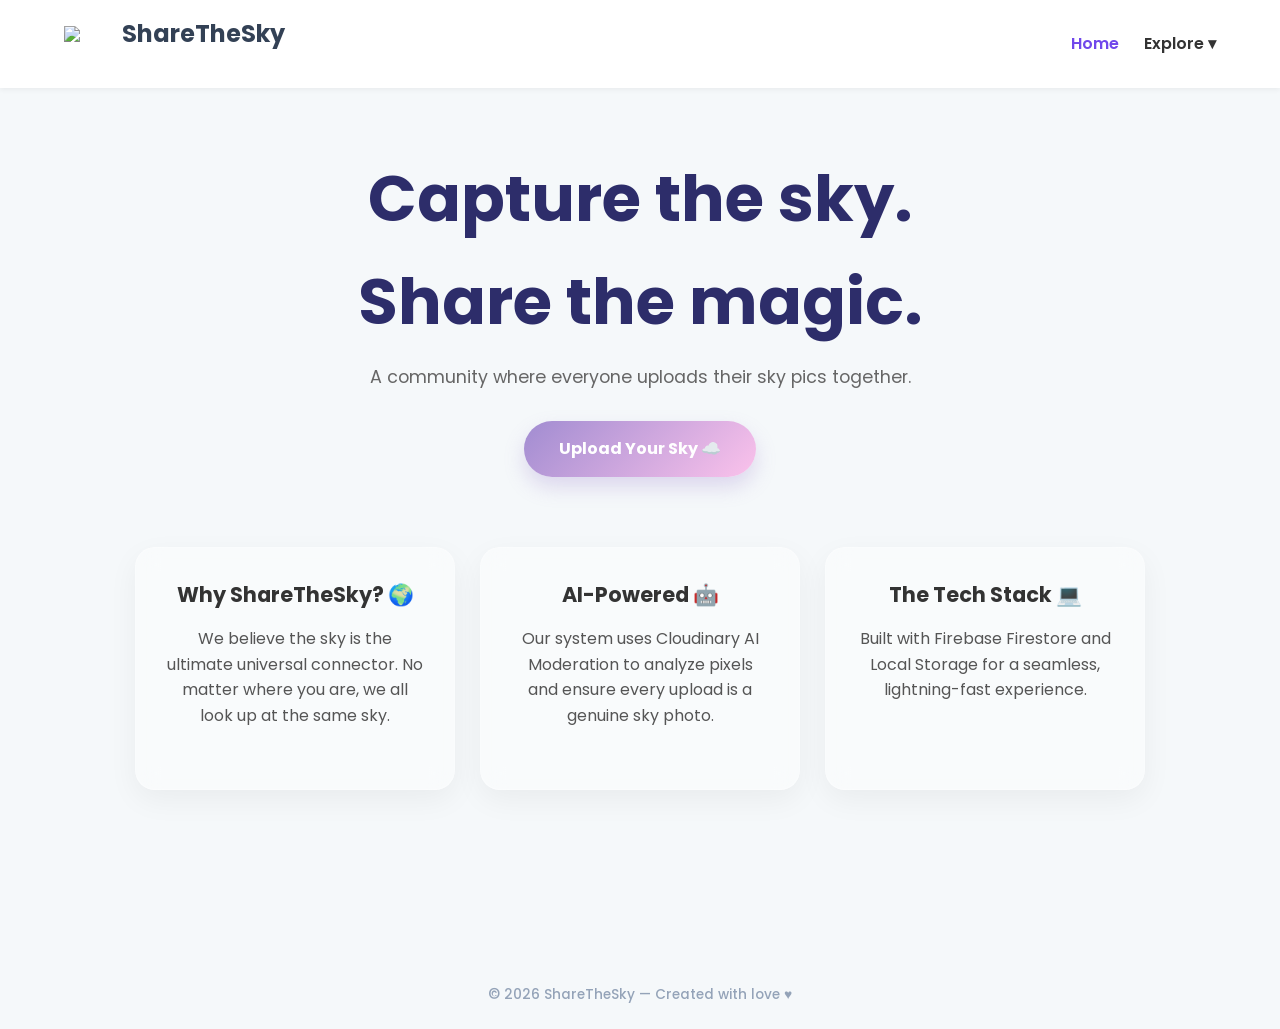
==== commit 8f16a7fd: "Update index.html" ====
--- a/index.html
+++ b/index.html
@@ -51,9 +51,8 @@
     </div>
 </section>
     </main>
-
-    <footer>
-        <p>&copy; 2026 - Created with ❤️</p>
-    </footer>
+<footer>
+    <p>&copy; 2026 ShareTheSky &mdash; Created with love ♥</p>
+</footer>
 </body>
 </html>
--- a/style.css
+++ b/style.css
@@ -2976,3 +2976,512 @@
     color: #555;
     font-weight: 500;
 }
+/* Container for the boxes */
+.info-section {
+    display: flex;
+    justify-content: center;
+    align-items: stretch; /* Makes all boxes the same height */
+    gap: 25px;
+    margin: 50px auto;
+    padding: 20px;
+    max-width: 1200px;
+    flex-wrap: wrap;
+}
+
+/* Individual Box Styling */
+.info-box {
+    background: rgba(255, 255, 255, 0.4); /* Translucent background */
+    backdrop-filter: blur(12px); /* Blur effect for the "glass" look */
+    -webkit-backdrop-filter: blur(12px); /* Safari support */
+    border: 1px solid rgba(255, 255, 255, 0.3);
+    border-radius: 20px;
+    padding: 30px;
+    width: 320px;
+    text-align: center;
+    box-shadow: 0 10px 30px rgba(0, 0, 0, 0.05);
+    
+    /* Animation Transition */
+    transition: all 0.3s ease-in-out;
+    cursor: default;
+}
+
+/* --- HOVER ANIMATION --- */
+.info-box:hover {
+    transform: translateY(-10px); /* Lifts the box up */
+    background: rgba(255, 255, 255, 0.6); /* Becomes slightly more opaque */
+    box-shadow: 0 20px 40px rgba(0, 0, 0, 0.12); /* Stronger shadow for depth */
+    border: 1px solid rgba(255, 255, 255, 0.8);
+}
+
+/* Text inside the boxes */
+.info-box h3 {
+    font-size: 1.3rem;
+    color: #333;
+    margin-bottom: 15px;
+}
+
+.info-box p {
+    font-size: 1rem;
+    color: #555;
+    line-height: 1.6;
+}
+:root {
+    --primary-blue: #4a90e2;
+    --dark-text: #334155;
+    --light-bg: #f0f4f9;
+    --card-bg: #ffffff;
+    --btn-gradient: linear-gradient(135deg, #a78bfa 0%, #f472b6 100%);
+}
+
+* {
+    margin: 0;
+    padding: 0;
+    box-sizing: border-box;
+}
+
+body {
+    font-family: 'Poppins', sans-serif;
+    background-color: var(--light-bg);
+    color: var(--dark-text);
+    min-height: 100vh;
+    display: flex;
+    flex-direction: column;
+}
+
+/* Header Styles */
+header {
+    background: white;
+    padding: 1rem 5%;
+    box-shadow: 0 2px 10px rgba(0,0,0,0.05);
+}
+
+.header-container {
+    display: flex;
+    justify-content: space-between;
+    align-items: center;
+    max-width: 1200px;
+    margin: 0 auto;
+    width: 100%;
+}
+
+.logo a {
+    text-decoration: none;
+    color: #1e293b;
+    font-weight: 600;
+    font-size: 1.5rem;
+    display: flex;
+    align-items: center;
+    gap: 8px;
+}
+
+.nav-links a {
+    text-decoration: none;
+    color: #64748b;
+    margin-left: 2rem;
+    font-weight: 400;
+    transition: color 0.3s;
+}
+
+.nav-links a:hover, .nav-links a.active {
+    color: var(--primary-blue);
+}
+
+/* Upload Container */
+.upload-wrapper {
+    flex: 1;
+    display: flex;
+    justify-content: center;
+    align-items: center;
+    padding: 2rem;
+}
+
+.upload-card {
+    background: var(--card-bg);
+    padding: 2.5rem;
+    border-radius: 24px;
+    box-shadow: 0 10px 40px rgba(0,0,0,0.08);
+    width: 100%;
+    max-width: 500px;
+    text-align: center;
+}
+
+.upload-card h2 {
+    margin-bottom: 1.5rem;
+    font-weight: 600;
+    color: #1e293b;
+}
+
+/* Drop Area */
+.upload-box {
+    border: 2px dashed #cbd5e1;
+    border-radius: 16px;
+    padding: 2rem;
+    cursor: pointer;
+    transition: all 0.3s ease;
+    background: #f8fafc;
+    margin-bottom: 1.5rem;
+}
+
+.upload-box:hover {
+    border-color: var(--primary-blue);
+    background: #eff6ff;
+}
+
+.upload-icon-container .cloud-img {
+    width: 60px;
+    margin-bottom: 1rem;
+    opacity: 0.8;
+}
+
+#uploadText {
+    font-size: 0.95rem;
+    color: #64748b;
+}
+
+.preview-img {
+    width: 100%;
+    max-height: 250px;
+    object-fit: cover;
+    border-radius: 12px;
+}
+
+/* Inputs & Buttons */
+.input-container {
+    margin-bottom: 1.5rem;
+}
+
+#captionInput {
+    width: 100%;
+    padding: 12px 16px;
+    border: 1px solid #e2e8f0;
+    border-radius: 10px;
+    font-family: inherit;
+    outline: none;
+    transition: border 0.3s;
+}
+
+#captionInput:focus {
+    border-color: var(--primary-blue);
+}
+
+.main-upload-btn {
+    width: 100%;
+    padding: 14px;
+    border: none;
+    border-radius: 12px;
+    background: var(--btn-gradient);
+    color: white;
+    font-size: 1rem;
+    font-weight: 600;
+    cursor: pointer;
+    transition: transform 0.2s, opacity 0.3s;
+}
+
+.main-upload-btn:hover {
+    transform: translateY(-2px);
+    opacity: 0.9;
+}
+
+.main-upload-btn:disabled {
+    background: #ccc;
+    cursor: not-allowed;
+    transform: none;
+}
+
+/* Footer */
+footer {
+    text-align: center;
+    padding: 1.5rem;
+    color: #94a3b8;
+    font-size: 0.85rem;
+}
+:root {
+  --primary-purple: #7047eb; /* Main purple color for links and buttons */
+  --light-gray-bg: #f5f8fa; /* Light background behind the card */
+  --nav-text: #666;          /* Gray text for inactive links */
+}
+
+* {
+  box-sizing: border-box;
+  margin: 0;
+  padding: 0;
+}
+
+body {
+  font-family: 'Poppins', sans-serif; /* Your chosen font */
+  background-color: var(--light-gray-bg);
+  color: #333;
+  min-height: 100vh;
+  display: flex;
+  flex-direction: column;
+}
+
+/* --- Header & Navigation Styles --- */
+header {
+  background-color: white;
+  padding: 15px 5%; /* Top/Bottom padding, and side padding */
+  box-shadow: 0 2px 5px rgba(0, 0, 0, 0.05); /* Subtle shadow like ref 2 */
+  position: relative;
+}
+
+.logo {
+  display: flex;
+  align-items: center;
+  gap: 10px;
+  margin-bottom: 20px; /* Separates logo from centered nav */
+}
+
+/* Style for the cloud emoji/icon in the logo */
+.logo-icon::before {
+  content: '☁️'; 
+  font-size: 1.4rem;
+}
+
+.logo a {
+  text-decoration: none;
+  color: #1a1a1a;
+  font-weight: 600;
+  font-size: 1.6rem;
+}
+
+.nav-links {
+  display: flex;
+  justify-content: center; /* Crucial: Centers the navigation links */
+  list-style: none;
+  gap: 25px; /* Spacing between links */
+}
+
+.nav-links a {
+  text-decoration: none;
+  color: var(--nav-text);
+  font-weight: 400;
+  font-size: 1rem;
+  transition: color 0.2s ease-in-out;
+}
+
+.nav-links a:hover,
+.nav-links a.active {
+  color: var(--primary-purple);
+  font-weight: 600; /* Active link gets bolder purple text */
+}
+
+/* --- Main Content (Upload Box) --- */
+.upload-container {
+  flex: 1; /* Makes main take remaining vertical space */
+  display: flex;
+  justify-content: center;
+  align-items: center;
+  padding: 20px;
+}
+
+/* The card style around the drop area */
+.upload-card {
+  background-color: white;
+  border-radius: 20px;
+  padding: 30px;
+  box-shadow: 0 10px 30px rgba(0, 0, 0, 0.08); /* Stronger shadow on the card itself */
+  width: 100%;
+  max-width: 500px; /* Optional: Sets a max width for the card */
+  text-align: center;
+}
+
+/* The actual dashed drop zone */
+.upload-box {
+  border: 2px dashed #ccc; /* Thicker dashed border like your reference */
+  border-radius: 15px;
+  padding: 40px;
+  cursor: pointer;
+  background-color: #fafafa;
+  transition: border-color 0.2s;
+  display: flex;
+  flex-direction: column;
+  align-items: center;
+}
+
+.upload-box:hover {
+  border-color: var(--primary-purple);
+}
+
+/* Style for the centered sky icon */
+.upload-icon {
+  font-size: 6rem; /* Adjust if using emoji/SVG directly */
+  margin-bottom: 20px;
+}
+
+/* Use this style if you are using an IMG tag for the sky icon */
+.upload-box img.sky-graphic {
+  max-width: 200px;
+  height: auto;
+  margin-bottom: 25px;
+}
+
+#uploadText {
+  color: #666;
+  font-size: 1.1rem;
+}
+/* --- Floating Cloud Animation --- */
+.floating-cloud {
+    width: 40px;
+    height: auto;
+    vertical-align: middle;
+    margin-right: 10px;
+    animation: float 3s ease-in-out infinite;
+}
+
+@keyframes float {
+    0%, 100% { transform: translateY(0); }
+    50% { transform: translateY(-8px); }
+}
+
+/* --- Dropdown Styling --- */
+.dropdown {
+    position: relative;
+    display: inline-block;
+}
+
+.dropbtn {
+    background: none;
+    border: none;
+    font-family: 'Poppins', sans-serif;
+    font-size: 1rem;
+    color: var(--text-gray);
+    cursor: pointer;
+    padding: 0;
+    transition: 0.3s;
+}
+
+.dropdown-content {
+    display: none;
+    position: absolute;
+    background-color: white;
+    min-width: 140px;
+    box-shadow: 0px 8px 16px rgba(0,0,0,0.1);
+    border-radius: 12px;
+    z-index: 100;
+    margin-top: 10px;
+    overflow: hidden;
+}
+
+.dropdown-content a {
+    color: var(--text-gray);
+    padding: 12px 16px;
+    text-decoration: none;
+    display: block;
+    font-size: 0.9rem;
+    text-align: left;
+}
+
+.dropdown-content a:hover {
+    background-color: #f1f2f6;
+    color: var(--primary-purple);
+}
+
+.dropdown:hover .dropdown-content {
+    display: block;
+}
+
+.dropdown:hover .dropbtn {
+    color: var(--primary-purple);
+}
+
+/* --- Responsive Menu Toggle --- */
+.menu-toggle {
+    display: none; /* Hidden on desktop */
+    flex-direction: column;
+    gap: 5px;
+    cursor: pointer;
+}
+
+.menu-toggle span {
+    width: 25px;
+    height: 3px;
+    background: var(--primary-purple);
+    border-radius: 5px;
+}
+
+@media (max-width: 768px) {
+    .menu-toggle { display: flex; }
+    .nav-links {
+        display: none; /* Hide menu on mobile unless 'active' class is added */
+        flex-direction: column;
+        position: absolute;
+        top: 70px;
+        left: 0;
+        width: 100%;
+        background: white;
+        padding: 20px;
+        box-shadow: 0 5px 10px rgba(0,0,0,0.05);
+    }
+    .nav-links.active { display: flex; }
+}
+/* --- Centering Wrapper --- */
+.upload-wrapper {
+    flex: 1;
+    display: flex;
+    justify-content: center;
+    align-items: center; /* Centers the whole card vertically and horizontally */
+    min-height: 80vh; /* Adjust as needed so it doesn't kiss the header */
+    padding: 20px;
+}
+
+/* --- Upload Card (Glassmorphism Effect) --- */
+.upload-card {
+    background: rgba(255, 255, 255, 0.4); /* Translucent background */
+    backdrop-filter: blur(15px); /* Frosted glass effect */
+    -webkit-backdrop-filter: blur(15px); /* Safari support */
+    
+    width: 90%;
+    max-width: 500px; /* Specific width for refined look */
+    padding: 40px;
+    border-radius: 25px; /* Softer corners */
+    text-align: center;
+    border: 1px solid rgba(255, 255, 255, 0.3); /* Subdued border */
+    box-shadow: 0 10px 30px rgba(0, 0, 0, 0.05); /* Soft depth */
+}
+
+/* --- New Heading Styling --- */
+.upload-heading {
+    color: #4a4e69; /* Theme dark purple/blue */
+    font-weight: 600;
+    margin-bottom: 25px; /* Gap before the box */
+    font-size: 1.5rem;
+}
+
+/* --- Dotted Box Styling --- */
+.upload-box {
+    border: 2px dashed #a29bfe; /* Colored dashed border */
+    border-radius: 15px; /* Matched radius */
+    padding: 40px 20px;
+    cursor: pointer;
+    background: white; /* Solid white background for the box itself */
+    transition: all 0.3s ease;
+    display: flex;
+    justify-content: center;
+    align-items: center;
+    min-height: 180px; /* Specific height for the content */
+}
+
+.upload-box:hover {
+    background-color: #f8f9ff;
+    border-color: #7047eb; /* Stronger purple on hover */
+    transform: translateY(-2px); /* Slight lift animation */
+}
+
+/* --- Content inside Dotted Box --- */
+.upload-content-container {
+    display: flex;
+    flex-direction: column;
+    align-items: center;
+    gap: 15px; /* Spaces icon and text */
+}
+
+.upload-icon-small {
+    width: 60px; /* Refined small icon size */
+    height: auto;
+}
+
+.upload-instruction {
+    color: var(--text-gray);
+    font-size: 0.95rem; /* Matches image text size */
+    line-height: 1.4;
+}
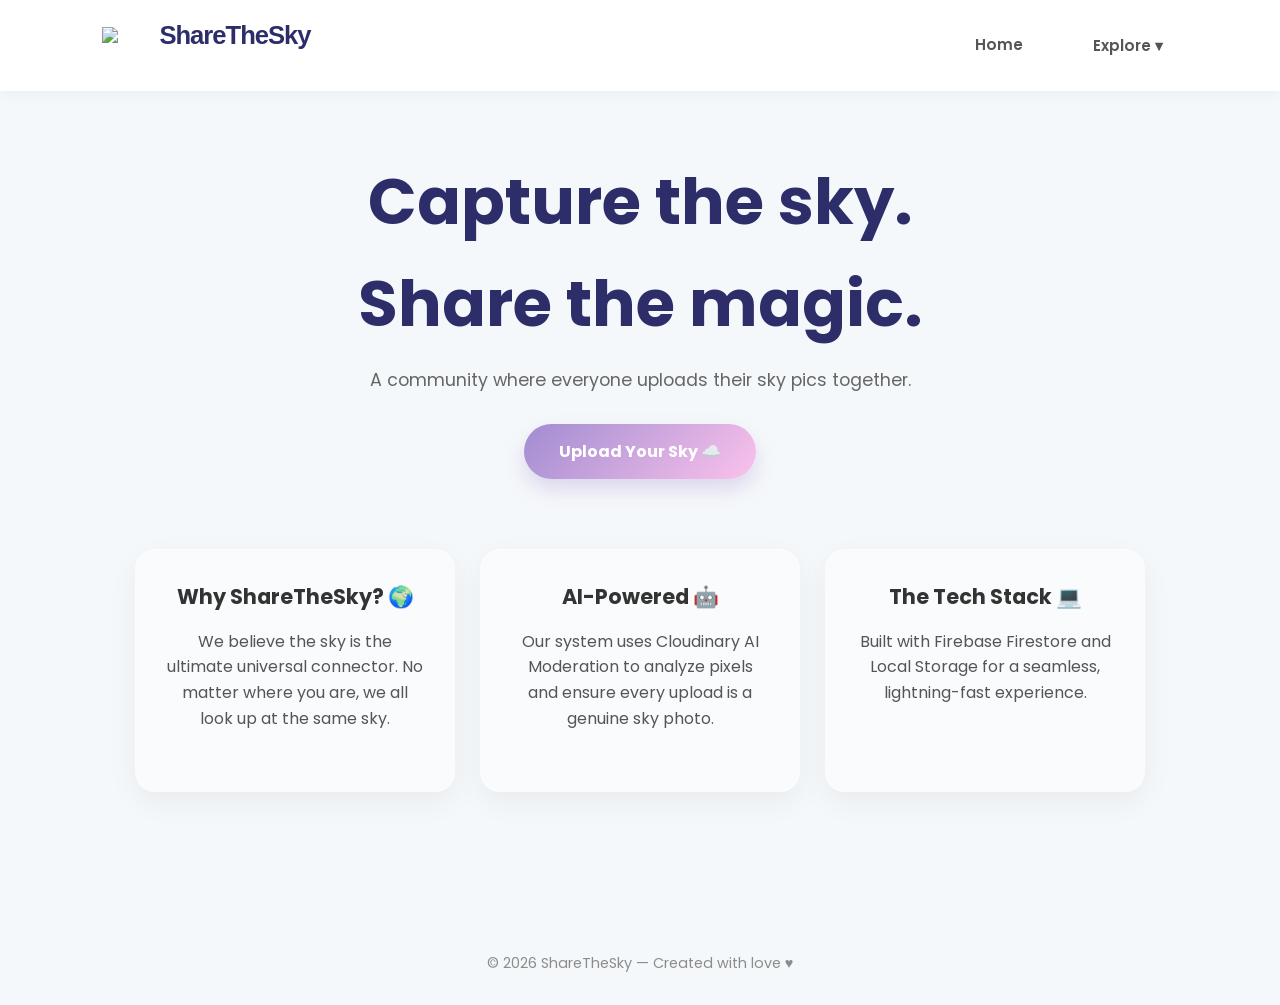
==== commit 0d1a4bcc: "Update index.html" ====
--- a/index.html
+++ b/index.html
@@ -7,28 +7,30 @@
     <link rel="stylesheet" href="style.css">
 </head>
 <body>
-    <header>
-        <div class="logo">
-            <a href="index.html">
-                <img src="https://img.icons8.com/fluency/48/cloud.png" class="floating-cloud">
-                <span>ShareTheSky</span>
-            </a>
+   <header>
+    <div class="logo">
+        <a href="index.html">
+            <img src="https://img.icons8.com/fluency/48/cloud.png" class="floating-cloud">
+            <span>ShareTheSky</span>
+        </a>
+    </div>
+
+    <div class="menu-icon" onclick="toggleMobileMenu()">
+        <i class="fa-solid fa-bars"></i>
+    </div>
+
+    <nav class="nav-links" id="navLinks">
+        <a href="index.html">Home</a>
+        <div class="dropdown">
+            <button class="dropbtn">Explore ▾</button>
+            <div class="dropdown-content">
+                <a href="gallery.html">Gallery</a>
+                <a href="upload.html">Upload</a>
+                <a href="about.html">About Me</a>
+            </div>
         </div>
-        <div class="menu-toggle" onclick="document.getElementById('nav-menu').classList.toggle('active')">
-            <span></span><span></span><span></span>
-        </div>
-        <nav class="nav-links" id="nav-menu">
-            <a href="index.html" class="active">Home</a>
-            <div class="dropdown">
-                <button class="dropbtn">Explore ▾</button>
-                <div class="dropdown-content">
-                    <a href="gallery.html">Gallery</a>
-                    <a href="upload.html">Upload</a>
-                    <a href="about.html">About Me</a> </div>
-            </div>
-        </nav>
-    </header>
-
+    </nav>
+</header>
     <main class="hero">
         <h1>Capture the sky.<br>Share the magic.</h1>
         <p>A community where everyone uploads their sky pics together.</p>
--- a/style.css
+++ b/style.css
@@ -3485,3 +3485,546 @@
     font-size: 0.95rem; /* Matches image text size */
     line-height: 1.4;
 }
+footer {
+    width: 100%;
+    padding: 30px 0; /* Creates space around the footer */
+    text-align: center;
+    margin-top: auto; /* Pushes footer to the bottom of the page if the content is short */
+    background-color: var(--bg-color); /* Matches the page background */
+}
+
+footer p {
+    font-family: 'Poppins', sans-serif;
+    font-size: 0.9rem; /* Slightly smaller text */
+    color: #8c8c8c; /* Matches the refined grey color in your screenshot */
+    font-weight: 400;
+}
+/* Update the dropdown container */
+.dropdown {
+    position: relative;
+    display: inline-block;
+    /* This ensures the hover area includes the padding around the button */
+    padding-bottom: 10px; 
+    margin-bottom: -10px;
+}
+
+/* Update the content box */
+.dropdown-content {
+    display: none;
+    position: absolute;
+    background-color: white;
+    min-width: 140px;
+    box-shadow: 0px 8px 16px rgba(0,0,0,0.1);
+    border-radius: 12px;
+    z-index: 100;
+    
+    /* CRITICAL: Ensure there is no gap. 
+       If it's still disappearing, try setting 'top: 100%' 
+       or a slightly smaller number like 95% */
+    top: 100%; 
+    left: 0;
+    overflow: hidden;
+}
+
+/* This keeps the menu open while your mouse is moving toward it */
+.dropdown:hover .dropdown-content {
+    display: block;
+}
+/* This creates an invisible bridge between the button and the menu */
+.dropdown::after {
+    content: "";
+    position: absolute;
+    top: 100%; /* Starts at the bottom of the button */
+    left: 0;
+    width: 100%;
+    height: 20px; /* This covers the 'gap' area */
+    display: block;
+}
+
+/* Ensure the dropdown content is positioned correctly without a margin-top */
+.dropdown-content {
+    display: none;
+    position: absolute;
+    top: 100%; /* Makes sure it starts right where the button ends */
+    margin-top: 5px; /* A very small gap is fine as long as the ::after bridge exists */
+    background-color: white;
+    min-width: 140px;
+    box-shadow: 0px 8px 16px rgba(0,0,0,0.1);
+    border-radius: 12px;
+    z-index: 100;
+}
+/* --- Floating Cloud Animation --- */
+.floating-cloud {
+    width: 30px;
+    height: auto;
+    animation: float 3s ease-in-out infinite;
+}
+
+@keyframes float {
+    0%, 100% { transform: translateY(0); }
+    50% { transform: translateY(-5px); }
+}
+
+/* --- Dropdown Fix (The Invisible Bridge) --- */
+.dropdown {
+    position: relative;
+    display: inline-block;
+}
+
+/* This creates the 'hitbox' so the menu doesn't disappear when moving cursor down */
+.dropdown::after {
+    content: "";
+    position: absolute;
+    top: 100%;
+    left: 0;
+    width: 100%;
+    height: 20px; 
+    display: block;
+}
+
+.dropbtn {
+    background: none;
+    border: none;
+    color: #666;
+    font-size: 1rem;
+    font-family: inherit;
+    cursor: pointer;
+    padding: 0 15px;
+}
+
+.dropdown-content {
+    display: none;
+    position: absolute;
+    top: 100%;
+    margin-top: 10px;
+    background-color: white;
+    min-width: 150px;
+    box-shadow: 0px 8px 16px rgba(0,0,0,0.1);
+    border-radius: 12px;
+    z-index: 1100;
+    overflow: hidden;
+}
+
+.dropdown-content a {
+    color: #444;
+    padding: 12px 16px;
+    text-decoration: none;
+    display: block;
+    margin: 0 !important; /* Reset margin for dropdown items */
+    font-size: 0.9rem;
+}
+
+.dropdown-content a:hover {
+    background-color: #f8f9ff;
+    color: var(--primary-purple);
+}
+
+.dropdown:hover .dropdown-content {
+    display: block;
+}
+
+/* Active State for Gallery */
+.dropdown-content a.active {
+    font-weight: bold;
+    color: var(--primary-purple);
+    background-color: #f0eeff;
+}
+
+/* --- Mobile Menu Styles --- */
+@media (max-width: 768px) {
+    .menu-toggle {
+        display: flex;
+        flex-direction: column;
+        gap: 5px;
+        cursor: pointer;
+    }
+    .menu-toggle span {
+        width: 25px;
+        height: 3px;
+        background: var(--dark-text);
+        border-radius: 2px;
+    }
+    .nav-links {
+        display: none; /* Hide by default on mobile */
+        position: absolute;
+        top: 70px;
+        right: 5%;
+        background: white;
+        padding: 20px;
+        border-radius: 15px;
+        box-shadow: 0 10px 20px rgba(0,0,0,0.1);
+        flex-direction: column;
+    }
+    .nav-links.active {
+        display: flex;
+    }
+}
+
+/* Keeps the menu open when hovering over the button OR the invisible bridge */
+.dropdown:hover .dropdown-content {
+    display: block;
+}
+/* Navigation Dropdown Styles */
+.dropdown {
+    position: relative;
+    display: inline-block;
+}
+
+/* The "Bridge" that prevents the menu from disappearing */
+.dropdown::after {
+    content: "";
+    position: absolute;
+    top: 100%;
+    left: 0;
+    width: 100%;
+    height: 20px;
+}
+
+.dropbtn {
+    background: none;
+    border: none;
+    color: #666;
+    font-size: 1rem;
+    cursor: pointer;
+    padding: 0 15px;
+}
+
+.dropdown-content {
+    display: none;
+    position: absolute;
+    top: 100%;
+    background-color: white;
+    min-width: 150px;
+    box-shadow: 0px 8px 16px rgba(0,0,0,0.1);
+    border-radius: 12px;
+    z-index: 2000;
+}
+
+.dropdown:hover .dropdown-content {
+    display: block;
+}
+
+.dropdown-content a {
+    color: #444;
+    padding: 12px 16px;
+    text-decoration: none;
+    display: block;
+    transition: 0.3s;
+}
+
+.dropdown-content a:hover {
+    background-color: #f8f9ff;
+    color: var(--primary-purple);
+}
+/* --- Matching the Home Page Logo & Font --- */
+.logo {
+    display: flex;
+    align-items: center;
+    text-decoration: none;
+    font-family: 'Segoe UI', Tahoma, Geneva, Verdana, sans-serif; /* Your Home Page Font */
+    transition: transform 0.3s ease;
+}
+
+.logo:hover {
+    transform: scale(1.05); /* Matching Home Page Animation */
+}
+
+.logo span {
+    font-weight: 800;
+    font-size: 1.5rem;
+    color: #2d2d6a;
+    letter-spacing: -1px;
+}
+
+/* --- Syncing Nav Link Styles --- */
+.nav-links a {
+    font-weight: 600;
+    color: #555;
+    transition: color 0.3s ease, border-bottom 0.3s ease;
+    border-bottom: 2px solid transparent;
+}
+
+.nav-links a:hover {
+    color: #a18cd1;
+    border-bottom: 2px solid #a18cd1;
+}
+/* --- Synced Header & Navigation --- */
+header {
+    display: flex;
+    justify-content: space-between;
+    align-items: center;
+    padding: 20px 8%; /* Matched padding */
+    background: white;
+    position: sticky;
+    top: 0;
+    z-index: 1000;
+}
+
+.logo a { 
+    text-decoration: none; 
+    display: flex; 
+    align-items: center; 
+    gap: 12px; 
+    transition: transform 0.3s ease; /* Smooth hover for logo */
+}
+
+.logo a:hover {
+    transform: scale(1.02);
+}
+
+.logo img {
+    width: 35px; /* Size sync */
+    height: auto;
+}
+
+.logo span { 
+    font-weight: 800; 
+    color: #2d2d6a; 
+    font-size: 1.5rem; /* Larger font to match homepage */
+    letter-spacing: -1px;
+}
+
+.nav-links { 
+    display: flex; 
+    align-items: center; 
+    gap: 10px;
+}
+
+.nav-links a, .dropbtn {
+    text-decoration: none;
+    color: #555;
+    padding: 8px 15px;
+    font-size: 1rem;
+    font-weight: 600;
+    transition: 0.3s;
+    font-family: var(--main-font);
+    cursor: pointer;
+    background: none;
+    border: none;
+}
+
+/* Dropdown styling to match the clean homepage look */
+.dropdown-content {
+    display: none;
+    position: absolute;
+    top: 100%;
+    right: 0;
+    background-color: white;
+    min-width: 180px;
+    box-shadow: 0px 15px 35px rgba(0,0,0,0.1);
+    border-radius: 15px;
+    padding: 10px 0;
+    border: 1px solid rgba(0,0,0,0.05);
+    overflow: hidden;
+    animation: fadeIn 0.3s ease;
+}
+
+@keyframes fadeIn {
+    from { opacity: 0; transform: translateY(10px); }
+    to { opacity: 1; transform: translateY(0); }
+}
+
+.dropdown-content a {
+    display: block;
+    color: #444;
+    padding: 12px 20px;
+    margin: 0;
+    font-size: 0.95rem;
+}
+
+.dropdown:hover .dropdown-content { display: block; }
+/* --- Navigation Bar Standard --- */
+header {
+    display: flex;
+    justify-content: space-between;
+    align-items: center;
+    padding: 15px 8%; /* Balanced padding */
+    background: white;
+    position: sticky;
+    top: 0;
+    z-index: 2000; /* Keeps it above all gallery images */
+    box-shadow: 0 2px 15px rgba(0,0,0,0.05);
+}
+
+.logo a {
+    display: flex;
+    align-items: center;
+    gap: 12px;
+    text-decoration: none;
+    transition: transform 0.3s ease;
+}
+
+.logo a:hover { transform: scale(1.03); }
+
+.logo span {
+    font-size: 1.6rem;
+    font-weight: 800;
+    color: #2d2d6a;
+    letter-spacing: -1px;
+}
+
+.floating-cloud {
+    width: 40px;
+    animation: float 3s ease-in-out infinite;
+}
+
+@keyframes float {
+    0%, 100% { transform: translateY(0); }
+    50% { transform: translateY(-6px); }
+}
+
+.nav-links { display: flex; align-items: center; }
+
+.nav-links a, .dropbtn {
+    text-decoration: none;
+    color: #555;
+    margin-left: 30px;
+    font-weight: 600;
+    font-size: 0.95rem;
+    transition: 0.3s;
+    background: none;
+    border: none;
+    cursor: pointer;
+    font-family: inherit;
+}
+
+.nav-links a:hover, .dropdown:hover .dropbtn {
+    color: #a18cd1;
+}
+
+/* --- Dropdown Fix (Prevents Disappearing) --- */
+.dropdown { position: relative; }
+
+.dropdown-content {
+    display: none;
+    position: absolute;
+    right: 0;
+    top: 100%;
+    background: white;
+    min-width: 180px;
+    box-shadow: 0 10px 30px rgba(0,0,0,0.1);
+    border-radius: 12px;
+    padding: 10px 0;
+    margin-top: 0; /* Remove gaps here */
+    border: 1px solid #eee;
+}
+
+/* The "Bridge": This ensures the dropdown stays open when moving the mouse down */
+.dropdown::after {
+    content: "";
+    position: absolute;
+    top: 100%;
+    left: 0;
+    width: 100%;
+    height: 20px; 
+}
+
+.dropdown:hover .dropdown-content {
+    display: block;
+    animation: fadeIn 0.2s ease;
+}
+
+.dropdown-content a {
+    color: #444;
+    padding: 12px 20px;
+    margin: 0;
+    display: block;
+    font-size: 0.9rem;
+}
+
+.dropdown-content a:hover {
+    background-color: #f8f9ff;
+    color: #a18cd1;
+}
+
+@keyframes fadeIn {
+    from { opacity: 0; transform: translateY(10px); }
+    to { opacity: 1; transform: translateY(0); }
+}
+/* --- Dropdown Fix: The "Invisible Bridge" --- */
+.dropdown {
+    position: relative;
+    display: inline-block;
+}
+
+.dropdown-content {
+    display: none;
+    position: absolute;
+    right: 0;
+    /* This pulls the menu up slightly to overlap with the hover area */
+    top: 100%; 
+    background-color: white;
+    min-width: 160px;
+    box-shadow: 0px 8px 16px rgba(0,0,0,0.1);
+    border-radius: 12px;
+    z-index: 100;
+    overflow: hidden;
+}
+
+/* This is the secret: An invisible block that fills the gap */
+.dropdown-content::before {
+    content: "";
+    position: absolute;
+    top: -20px; /* Extends the hover area 20px upwards */
+    left: 0;
+    width: 100%;
+    height: 20px;
+    background: transparent;
+}
+
+.dropdown:hover .dropdown-content {
+    display: block;
+    /* Adds a smooth entry so it doesn't flicker */
+    animation: slideDown 0.2s ease-out;
+}
+
+@keyframes slideDown {
+    from { opacity: 0; transform: translateY(5px); }
+    to { opacity: 1; transform: translateY(0); }
+}
+
+/* Ensure the links inside look clean */
+.dropdown-content a {
+    color: #444;
+    padding: 12px 16px;
+    text-decoration: none;
+    display: block;
+    transition: 0.2s;
+}
+
+.dropdown-content a:hover {
+    background-color: #f1f1f1;
+    color: #a18cd1;
+}
+header {
+    /* ... your other styles ... */
+    overflow: visible !important; 
+}
+.delete-btn {
+    position: absolute;
+    top: 10px;
+    right: 10px;
+    background: rgba(255, 255, 255, 0.9);
+    color: #ff4757;
+    border: none;
+    border-radius: 50%;
+    width: 30px;
+    height: 30px;
+    display: flex;
+    align-items: center;
+    justify-content: center;
+    cursor: pointer;
+    box-shadow: 0 2px 5px rgba(0,0,0,0.1);
+    transition: 0.3s;
+    opacity: 0; /* Hidden by default */
+}
+
+.pin-card:hover .delete-btn {
+    opacity: 1; /* Show on hover */
+}
+
+.delete-btn:hover {
+    background: #ff4757;
+    color: white;
+    transform: scale(1.1);
+}
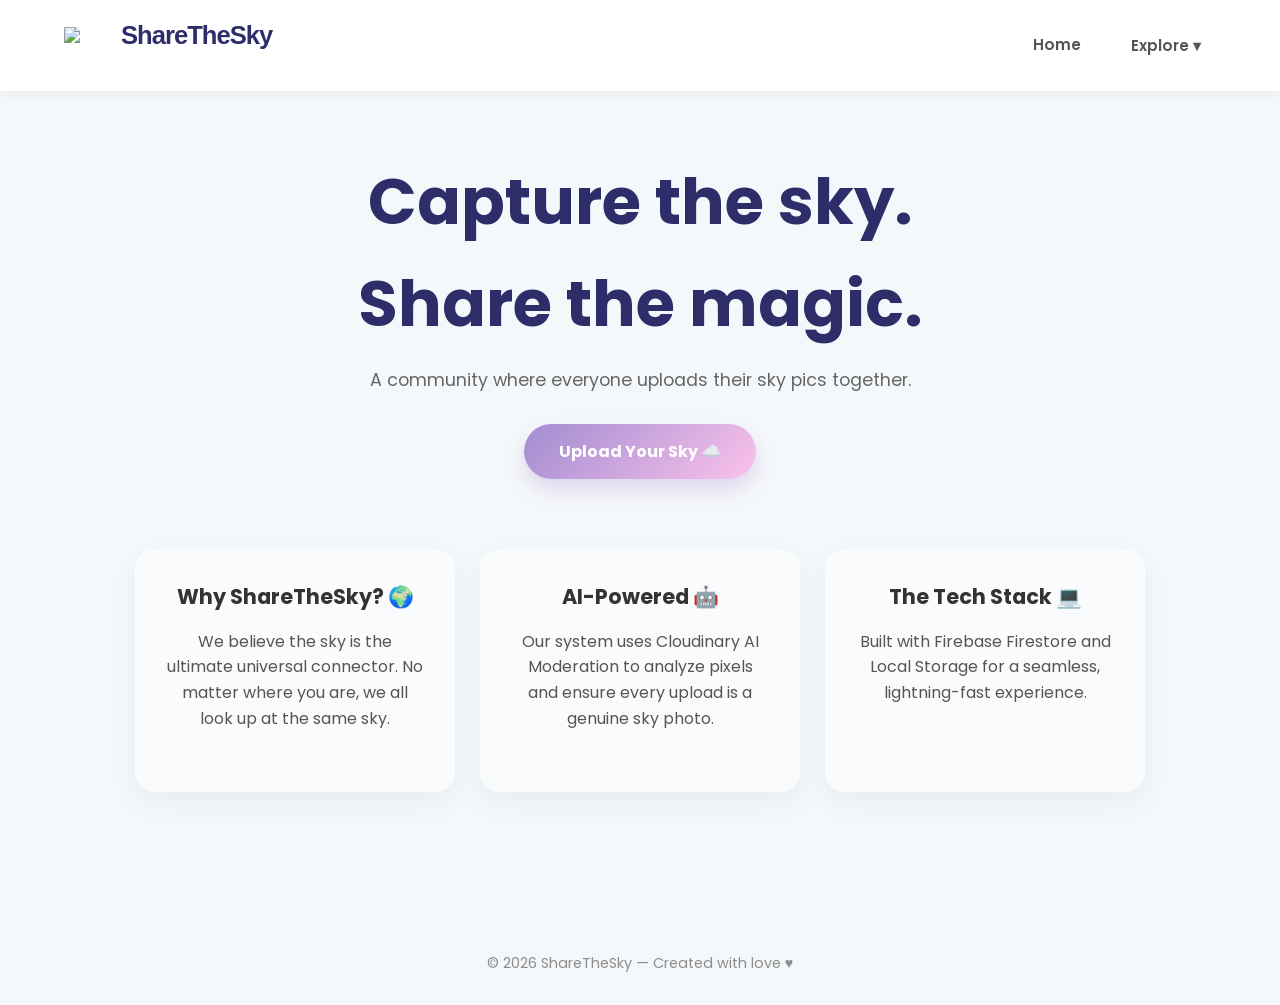
==== commit 4a0694bc: "Update index.html" ====
--- a/index.html
+++ b/index.html
@@ -4,7 +4,53 @@
     <meta charset="UTF-8">
     <meta name="viewport" content="width=device-width, initial-scale=1.0">
     <title>ShareTheSky - Home</title>
+    <link rel="stylesheet" href="https://cdnjs.cloudflare.com/ajax/libs/font-awesome/6.4.0/css/all.min.css">
     <link rel="stylesheet" href="style.css">
+    
+    <style>
+        /* 2. Added Mobile-Specific CSS to prevent overlapping */
+        @media (max-width: 768px) {
+            header {
+                flex-wrap: wrap;
+                position: relative;
+            }
+
+            .menu-icon {
+                display: block;
+                font-size: 1.5rem;
+                cursor: pointer;
+            }
+
+            .nav-links {
+                display: none; 
+                width: 100%;
+                flex-direction: column;
+                background: white;
+                text-align: center;
+                padding: 10px 0;
+                /* Using relative so it pushes the Hero section down */
+                position: relative; 
+                top: 0;
+                box-shadow: 0 4px 6px rgba(0,0,0,0.05);
+            }
+
+            .nav-links.active {
+                display: flex;
+            }
+
+            .nav-links a, .dropdown {
+                margin: 10px 0;
+                width: 100%;
+            }
+
+            .dropdown-content {
+                position: static;
+                display: block;
+                box-shadow: none;
+                background: #f9f9f9;
+            }
+        }
+    </style>
 </head>
 <body>
    <header>
@@ -23,11 +69,12 @@
         <a href="index.html">Home</a>
         <div class="dropdown">
             <button class="dropbtn">Explore ▾</button>
-            <div class="dropdown-content">
-                <a href="gallery.html">Gallery</a>
-                <a href="upload.html">Upload</a>
-                <a href="about.html">About Me</a>
-            </div>
+           <div class="dropdown-content">
+    <a href="gallery.html">Gallery</a>
+    <a href="upload.html">Upload</a>
+    <a href="skymatch.html" style="color:var(--primary-purple); font-weight:bold;">Sky Match 🎮</a>
+    <a href="about.html">About Me</a>
+</div>
         </div>
     </nav>
 </header>
@@ -56,5 +103,15 @@
 <footer>
     <p>&copy; 2026 ShareTheSky &mdash; Created with love ♥</p>
 </footer>
+
+<script>
+    function toggleMobileMenu() {
+        const nav = document.getElementById("navLinks");
+        if (nav) {
+            nav.classList.toggle("active");
+        }
+    }
+</script>
+
 </body>
 </html>
--- a/style.css
+++ b/style.css
@@ -4028,3 +4028,274 @@
     color: white;
     transform: scale(1.1);
 }
+/* --- Desktop Nav (Default) --- */
+.menu-icon { display: none; } /* Hide hamburger on desktop */
+
+/* --- Mobile Nav (768px and below) --- */
+@media (max-width: 768px) {
+    .menu-icon {
+        display: block;
+        font-size: 1.5rem;
+        color: var(--dark-text);
+        cursor: pointer;
+    }
+
+    .nav-links {
+        display: none; /* Hide by default on mobile */
+        flex-direction: column;
+        position: absolute;
+        top: 100%;
+        left: 0;
+        width: 100%;
+        background: white;
+        padding: 20px 0;
+        box-shadow: 0 10px 20px rgba(0,0,0,0.1);
+        text-align: center;
+    }
+
+    /* Class to show menu when clicked */
+    .nav-links.active {
+        display: flex;
+    }
+
+    .nav-links a, .dropdown {
+        margin: 15px 0;
+        width: 100%;
+    }
+
+    /* Make dropdown visible and stacked on mobile */
+    .dropdown-content {
+        position: static; /* Stack links vertically */
+        display: block; 
+        box-shadow: none;
+        background: #f9f9f9;
+        margin-top: 10px;
+    }
+    
+    .dropdown-content::before { display: none; } /* Remove desktop bridge */
+}
+@media (max-width: 768px) {
+    /* Ensure the header can expand to fit the menu */
+    header {
+        flex-wrap: wrap; /* Allows menu to move to a new line */
+        position: relative;
+    }
+
+    /* Update nav-links to push content down instead of covering it */
+    .nav-links {
+        display: none; 
+        width: 100%; /* Take full width below the logo */
+        flex-direction: column;
+        background: white;
+        text-align: center;
+        padding: 20px 0;
+        border-top: 1px solid #eee;
+        /* Change from 'absolute' to 'static' or 'relative' to push content */
+        position: relative; 
+    }
+
+    .nav-links.active {
+        display: flex;
+    }
+
+    /* Make the hero section push down smoothly */
+    .hero {
+        padding-top: 20px;
+        transition: margin-top 0.3s ease;
+    }
+}
+@media (max-width: 768px) {
+    /* Force the hamburger icon to be dark blue/black */
+    .menu-icon i {
+        color: #2d2d6a !important; 
+        display: block !important;
+        font-size: 1.8rem;
+    }
+
+    /* Ensure the header has enough height for the icon */
+    header {
+        display: flex;
+        justify-content: space-between;
+        align-items: center;
+        padding: 15px 20px;
+        background: white;
+    }
+}
+@media (max-width: 768px) {
+    .menu-icon {
+        display: block;
+        font-size: 1.5rem;
+        cursor: pointer;
+        color: #2d2d6a; /* Matches your logo color */
+    }
+
+    .nav-links {
+        display: none; /* Hidden until clicked */
+        width: 100%;
+        flex-direction: column;
+        background: white;
+        text-align: center;
+        padding: 15px 0;
+        position: relative; 
+        box-shadow: 0 4px 6px rgba(0,0,0,0.05);
+    }
+
+    .nav-links.active {
+        display: flex; /* Shows the menu when 'active' class is added */
+    }
+}
+/* --- Updated Navigation for Gallery to match Upload --- */
+header {
+    display: flex;
+    justify-content: space-between;
+    align-items: center;
+    padding: 15px 5%;
+    background: white;
+    box-shadow: 0 2px 10px rgba(0,0,0,0.05);
+    position: sticky;
+    top: 0;
+    z-index: 1000;
+}
+
+.nav-links { 
+    display: flex; 
+    align-items: center; 
+    gap: 10px; /* Keeps Home and Explore spaced correctly */
+}
+
+.nav-links a, .dropbtn {
+    text-decoration: none;
+    color: #555;
+    font-size: 0.95rem;
+    font-weight: 600;
+    transition: 0.3s;
+    background: none; 
+    border: none; 
+    cursor: pointer;
+    font-family: 'Poppins', sans-serif;
+    margin: 0; /* Remove the large left margin to keep it tight */
+}
+
+/* --- Dropdown Layout (Matches Upload Screenshot) --- */
+.dropdown { position: relative; }
+
+.dropdown-content {
+    display: none;
+    position: absolute;
+    top: 100%;
+    right: 0;
+    background-color: white;
+    min-width: 150px;
+    box-shadow: 0px 8px 16px rgba(0,0,0,0.1);
+    border-radius: 12px;
+    padding: 10px 0;
+    text-align: center; /* Centers the text like in your upload page */
+    z-index: 2000;
+}
+
+.dropdown-content a {
+    color: #444;
+    padding: 10px 15px;
+    display: block;
+    margin: 0 !important; /* Forces them to stay in a vertical column */
+    text-decoration: none;
+    font-size: 0.9rem;
+}
+
+.dropdown-content a:hover {
+    background-color: #f8f9ff;
+    color: #a18cd1;
+}
+
+.dropdown:hover .dropdown-content {
+    display: block;
+}
+/* --- Navigation Fix to force Vertical Layout --- */
+.nav-links {
+    display: flex !important;
+    align-items: center !important;
+    gap: 0 !important; /* Removes gap that might push Explore away */
+}
+
+.nav-links a, .dropbtn {
+    margin-left: 20px !important;
+    font-family: 'Poppins', sans-serif;
+    color: #555;
+    font-weight: 600;
+    text-decoration: none;
+}
+
+/* THE DROPDOWN BOX */
+.dropdown-content {
+    display: none;
+    position: absolute;
+    top: 100%;
+    right: 0;
+    background-color: white !important;
+    min-width: 140px !important;
+    box-shadow: 0px 8px 16px rgba(0,0,0,0.1);
+    border-radius: 12px;
+    padding: 10px 0 !important;
+    z-index: 2000;
+    text-align: center !important; /* Centers the text inside the box */
+}
+
+/* THE INDIVIDUAL LINKS */
+.dropdown-content a {
+    display: block !important; /* Forces each link onto a new line */
+    width: 100% !important;
+    padding: 12px 0 !important; /* Vertical spacing between items */
+    margin: 0 !important; /* Removes any side margins */
+    color: #444 !important;
+    font-size: 0.9rem !important;
+}
+
+.dropdown-content a:hover {
+    background-color: #f8f9ff;
+    color: #a18cd1 !important;
+}
+
+.dropdown:hover .dropdown-content {
+    display: block !important;
+}
+/* --- STEP 1: Fix the Navigation Links --- */
+.nav-links a, .dropbtn {
+    text-decoration: none;
+    color: #555;
+    margin-left: 25px; /* This is fine for the main header... */
+    font-size: 0.95rem;
+    font-weight: 600;
+    transition: 0.3s;
+    background: none; 
+    border: none; 
+    cursor: pointer;
+}
+
+/* --- STEP 2: The Vertical Dropdown Fix (CRITICAL) --- */
+.dropdown-content {
+    display: none;
+    position: absolute;
+    top: 100%;
+    right: 0;
+    background-color: white;
+    min-width: 160px;
+    box-shadow: 0px 10px 25px rgba(0,0,0,0.1);
+    border-radius: 12px;
+    padding: 10px 0;
+    z-index: 2000;
+}
+
+/* This is the part you likely need to add/fix */
+.dropdown-content a {
+    color: #444;
+    padding: 12px 20px;
+    margin: 0 !important; /* THIS REMOVES THE 25px MARGIN INSIDE THE MENU */
+    display: block !important; /* THIS FORCES THE VERTICAL STACK */
+    text-decoration: none;
+    text-align: center; /* Centers the text like your Upload page */
+}
+
+.dropdown-content a:hover {
+    background-color: #f8f9ff;
+    color: var(--primary-purple);
+}
